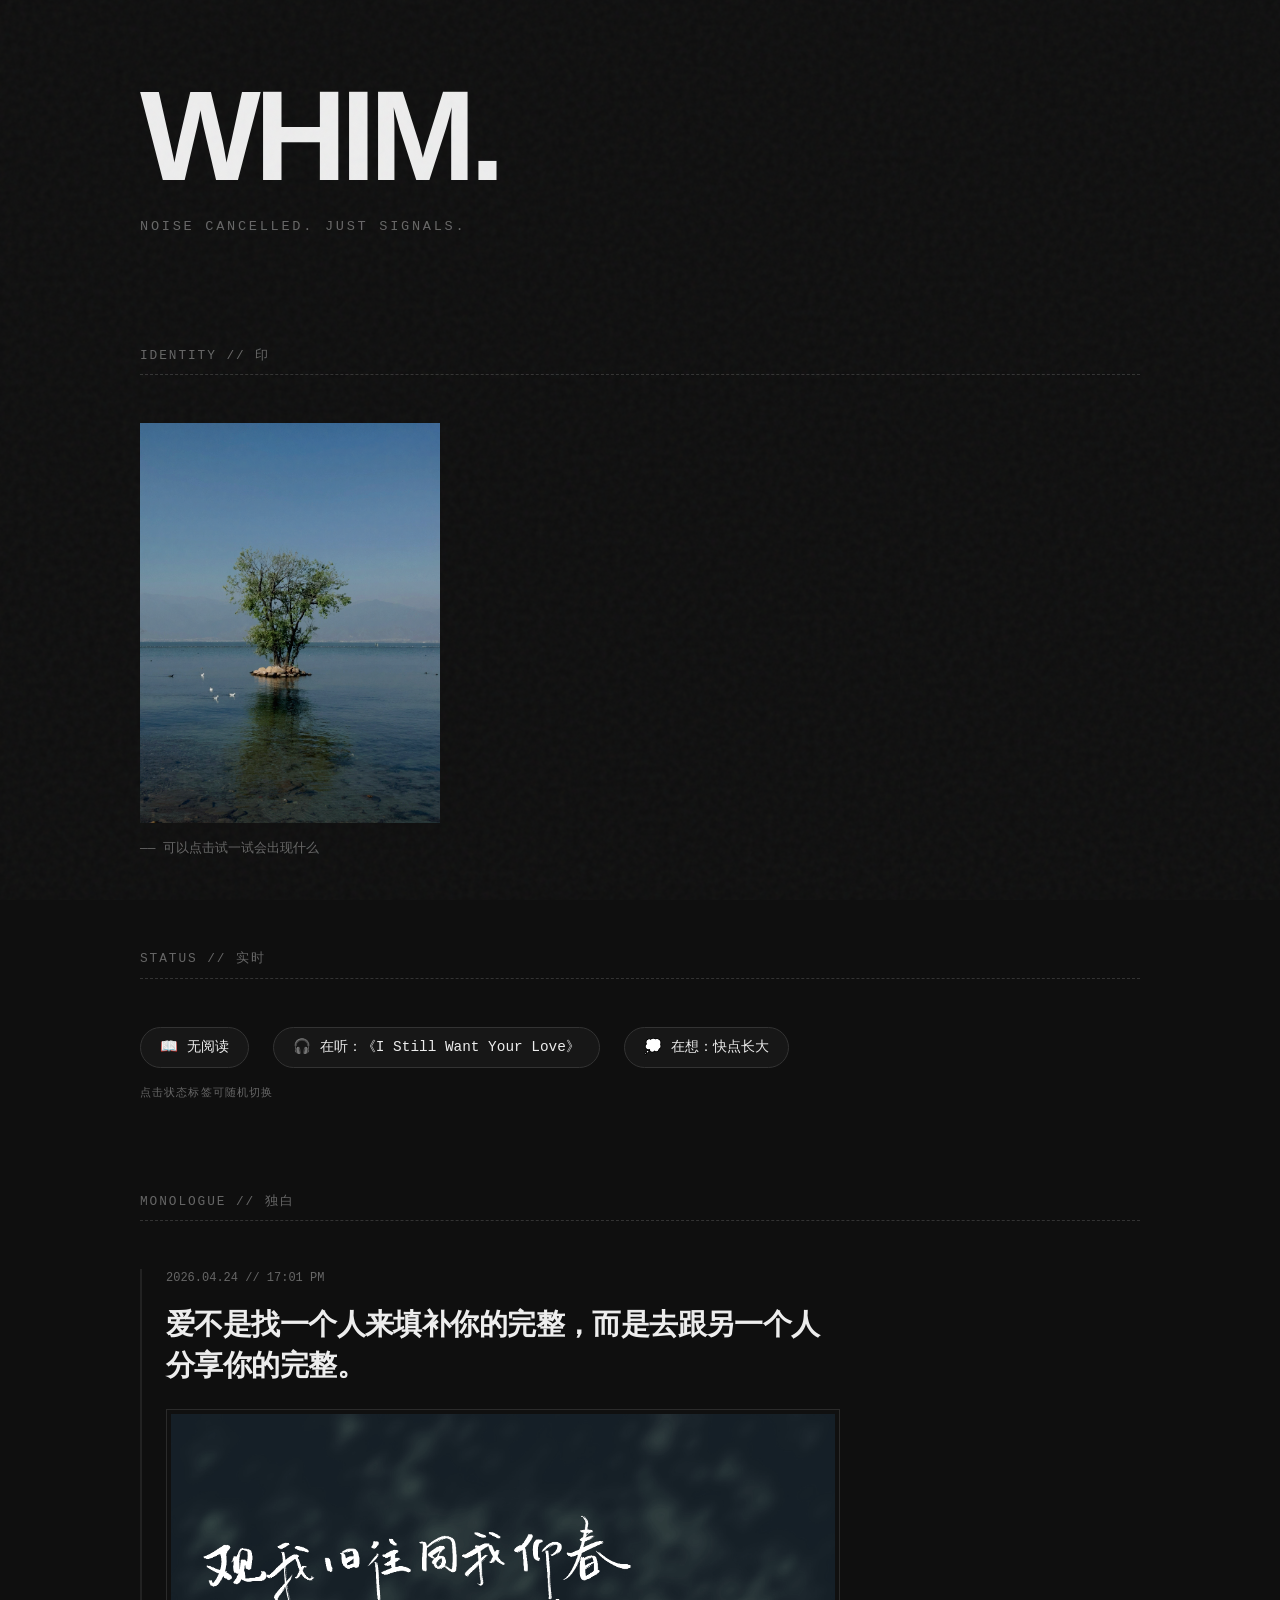
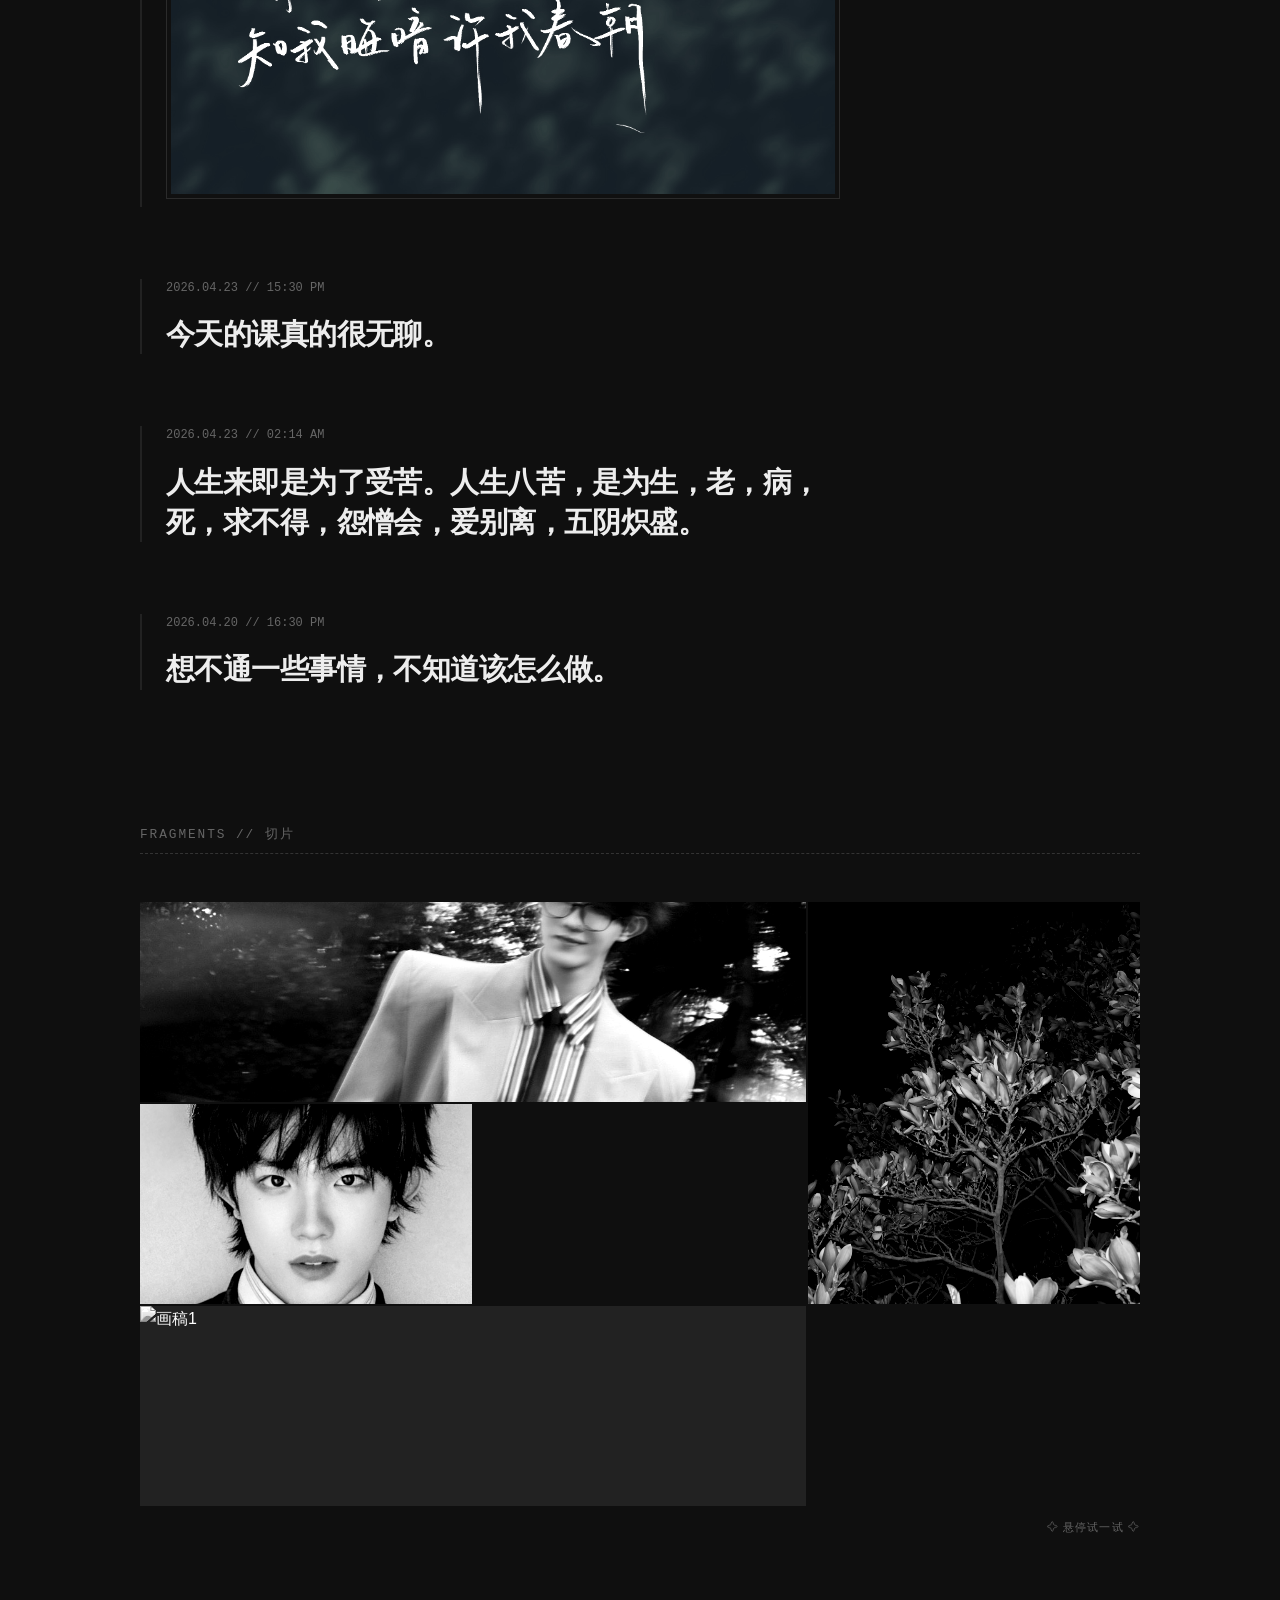
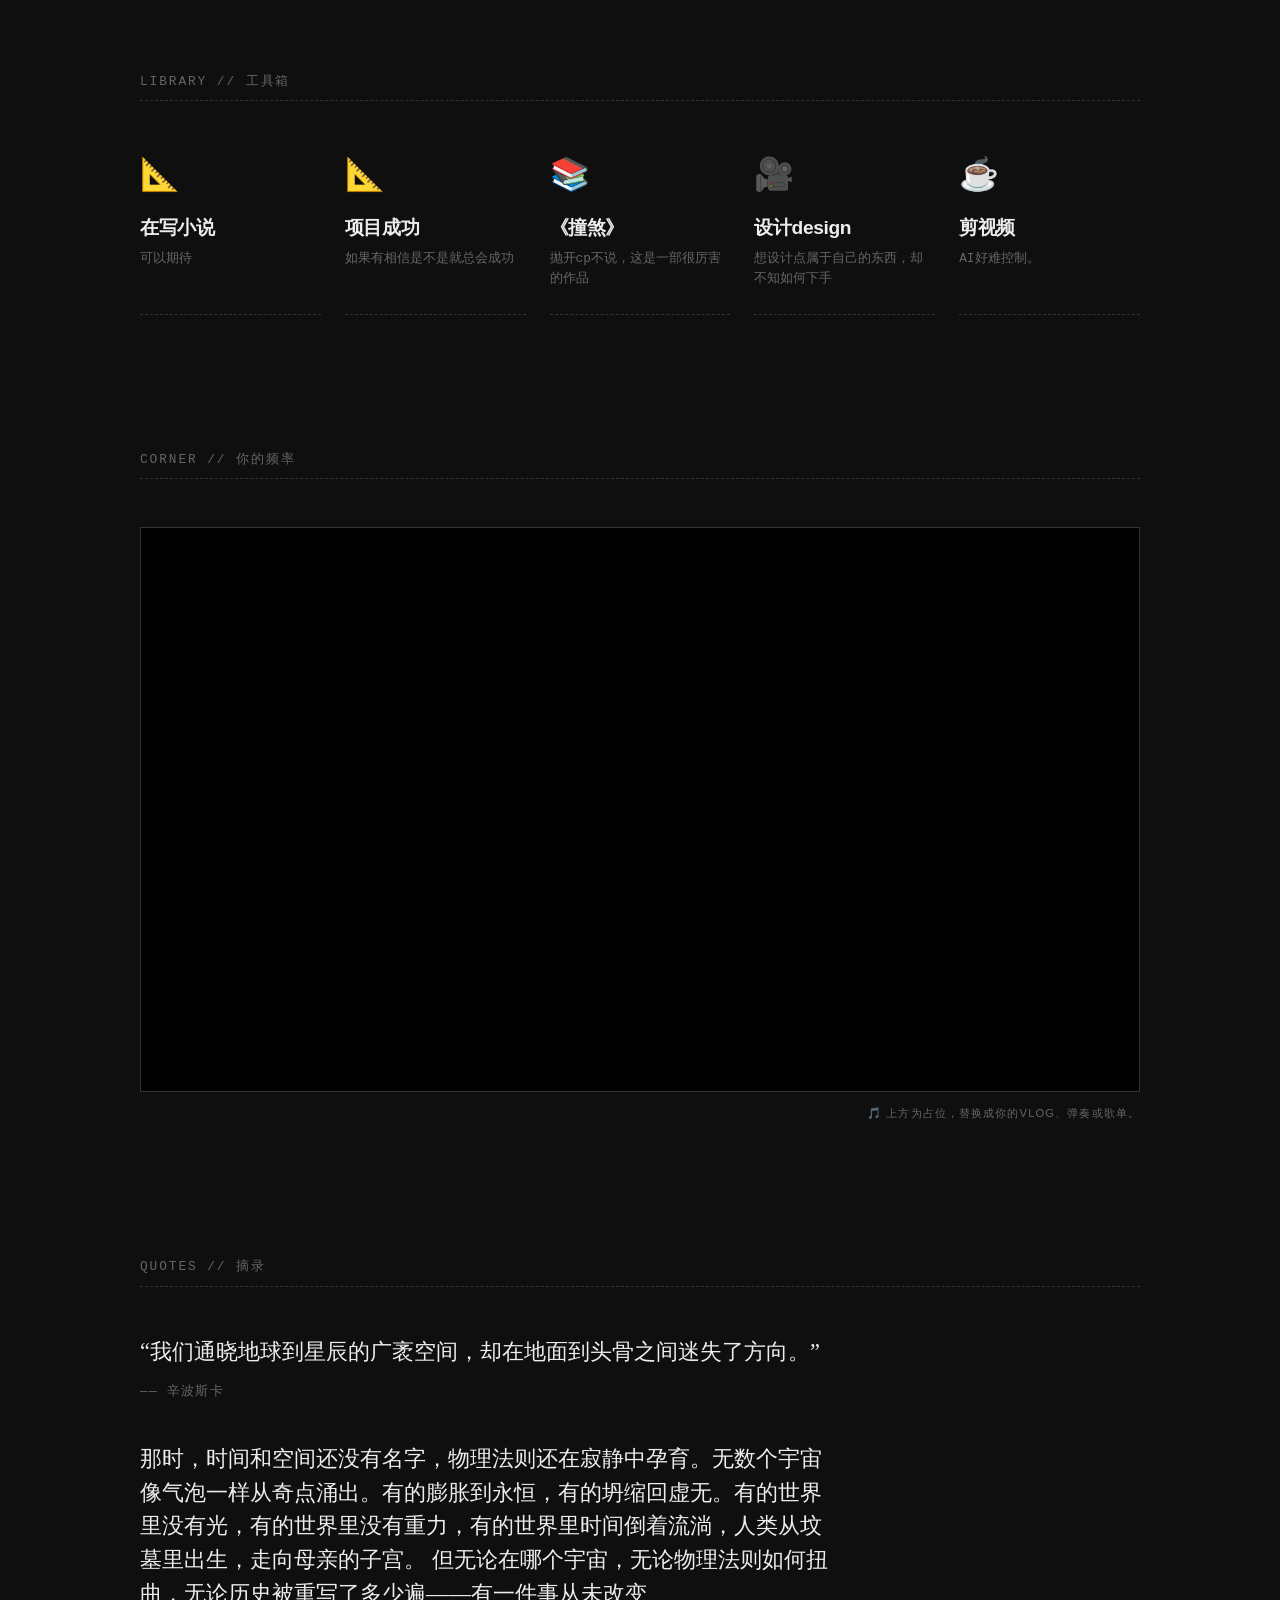
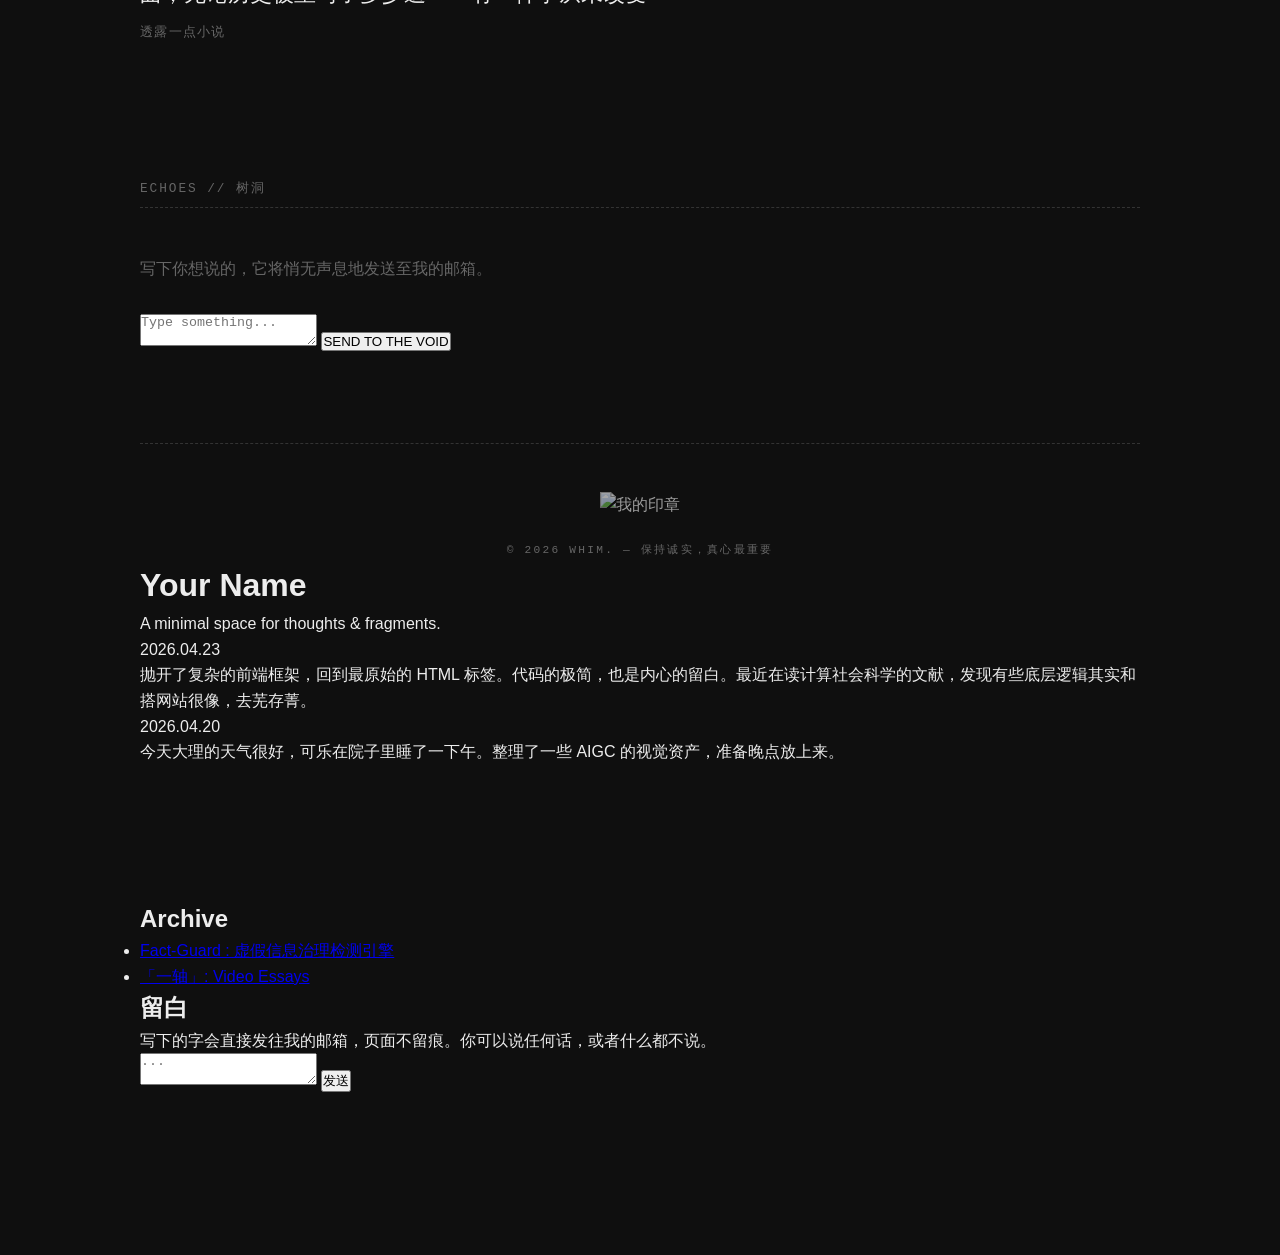
==== index.html @ 6bc4f328 "Update and rename web.html to index.html" ====
<!DOCTYPE html>
<html lang="zh-CN">
<head>
    <meta charset="UTF-8">
    <meta name="viewport" content="width=device-width, initial-scale=1.0">
    <title>你的名字 | 碎片与回音</title>
    <link rel="stylesheet" href="style.css">
</head>
<body><!DOCTYPE html>
<html lang="zh-CN">
<head>
  <meta charset="UTF-8">
  <meta name="viewport" content="width=device-width, initial-scale=1.0">
  <title>WHIM. </title>
  <link rel="stylesheet" href="style.css">
</head>
<body>

  <div class="noise-overlay"></div>

  <main>
    <!-- ************ HERO：标题与签名。标题可替换为你的手写字图片（见CSS注释） ************ -->
    <header class="hero">
      <h1 class="glitch-text" data-text="WHIM.">WHIM.</h1>
      <p class="hero-sub">NOISE CANCELLED. JUST SIGNALS.</p>
    </header>

    <!-- ************ ABOUT：个人标识区。用一张图代替千言万语 ************ -->
    <section class="about">
      <h2 class="section-label">IDENTITY // 印</h2>
      <div class="identity-mark">
        <!-- ************ 替换为你的个人标识图片：手写签名/头像/印章 ************ -->
        <img src="image/my_signature.png" alt="我的标识" class="signature-img">
        <p class="identity-caption">—— 可以点击试一试会出现什么</p>
      </div>
    </section>

    <!-- ************ STATUS：实时状态（点击可切换） ************ -->
    <section class="status">
      <h2 class="section-label">STATUS // 实时</h2>
      <div class="status-bar">
        <span class="status-chip" id="readingStatus">📖 无阅读</span>
        <span class="status-chip" id="listeningStatus">🎧 在听：《I Still Want Your Love》</span>
        <span class="status-chip" id="thinkingStatus">💭 在想：快点长大</span>
      </div>
      <p class="status-hint">点击状态标签可随机切换</p>
    </section>

    <!-- ************ MONOLOGUE：碎碎念 / 想法流（每条可插入手绘插图） ************ -->
    <section class="monologue">
      <h2 class="section-label">MONOLOGUE // 独白</h2>

      <article class="thought-block">
        <time>2026.04.24 // 17:01 PM</time>
        <p>爱不是找一个人来填补你的完整，而是去跟另一个人分享你的完整。</p>
        <!-- ************ 替换为你的手绘插图或随手拍 ************ -->
        <figure class="thought-illo">
          <img src="image/img-0424.jpg" alt="随手摘抄">
        </figure>
      </article>
      
      <!-- 日志条目 1 ———— 包含图片插入位 -->
      <article class="thought-block">
        <time>2026.04.23 // 15:30 PM</time>
        <p>今天的课真的很无聊。</p>
        <!-- ************ 替换为你的手绘插图或随手拍 ************ -->
      </article>

      <!-- 日志条目 2 ———— 纯文字示例，可按需添加图片 -->
      <article class="thought-block">
        <time>2026.04.23 // 02:14 AM</time>
        <p>人生来即是为了受苦。人生八苦，是为生，老，病，死，求不得，怨憎会，爱别离，五阴炽盛。</p>
      </article>

      <!-- 日志条目 3 ———— 包含图片插入位 -->
      <article class="thought-block">
        <time>2026.04.20 // 16:30 PM</time>
        <p>想不通一些事情，不知道该怎么做。</p>
      </article>

      <!-- ************ 复制上面的 thought-block 可增加更多日志 ************ -->
    </section>

    <!-- ************ VISIONS：视觉切片 / 个人摄影/画稿网格 ************ -->
    <section class="visions">
      <h2 class="section-label">FRAGMENTS // 切片</h2>
      <div class="masonry-grid">
        <!-- ************ 替换每一张图片的 src 为你自己的摄影或画稿 ************ -->
        <div class="vision-item wide"><img src="image/IMG_4135.JPG" alt="信号1"></div>
        <div class="vision-item tall"><img src="image/IMG_6500.JPG" alt="摄影1"></div>
        <div class="vision-item"><img src="image/IMG_6954.JPG" alt="信号2"></div>
        <div class="vision-item wide"><img src="image/IMG_6734.JPGg" alt="画稿1"></div>
        <!-- ************ 可继续添加更多 .vision-item，支持 .wide 和 .tall 类 ************ -->
      </div>
      <p class="grid-hint">✧ 悬停试一试 ✧</p>
    </section>

    <!-- ************ LIBRARY：工具箱 / 常用物（可选，无图片需求，可改文字） ************ -->
    <section class="library">
      <h2 class="section-label">LIBRARY // 工具箱</h2>
      <div class="library-grid">
        <div class="lib-card">
          <div class="lib-icon">📐</div>
          <h3>在写小说</h3>
          <p>可以期待</p>
        </div>
        <div class="lib-card">
          <div class="lib-icon">📐</div>
          <h3>项目成功</h3>
          <p>如果有相信是不是就总会成功</p>
        </div>
        <div class="lib-card">
          <div class="lib-icon">📚</div>
          <h3>《撞煞》</h3>
          <p>抛开cp不说，这是一部很厉害的作品</p>
        </div>
        <div class="lib-card">
          <div class="lib-icon">🎥</div>
          <h3>设计design</h3>
          <p>想设计点属于自己的东西，却不知如何下手</p>
        </div>
        <div class="lib-card">
          <div class="lib-icon">☕</div>
          <h3>剪视频</h3>
          <p>AI好难控制。</p>
        </div>
      </div>
    </section>

    <!-- ************ SOUND CORNER：你的声音/音乐嵌入 ************ -->
    <section class="sound-corner">
      <h2 class="section-label">CORNER // 你的频率</h2>
      <div class="embed-container">
        <!-- ************ 替换为你自己的嵌入代码（B站/网易云/个人录音等） ************ -->
        <iframe 
          src="https://player.bilibili.com/player.html?bvid=BV1GJ411x7h7&page=1&high_quality=1" 
          allowfullscreen 
          loading="lazy">
        </iframe>
      </div>
      <p class="embed-hint">🎵 上方为占位，替换成你的vlog、弹奏或歌单。</p>
    </section>

    <!-- ************ QUOTES：摘录墙。可以放你手写句子的扫描图 ************ -->
    <section class="quotes">
      <h2 class="section-label">QUOTES // 摘录</h2>
      <div class="quote-block">
        <!-- ************ 如果想用图片代替文字，取消下面注释并替换图片路径 ************ -->
        <!-- <img src="images/quote-handwrite-1.png" alt="手写摘录" class="quote-img"> -->
        <p>“我们通晓地球到星辰的广袤空间，却在地面到头骨之间迷失了方向。”</p>
        <span class="quote-source">—— 辛波斯卡</span>
      </div>
      <div class="quote-block">
        <p>那时，时间和空间还没有名字，物理法则还在寂静中孕育。无数个宇宙像气泡一样从奇点涌出。有的膨胀到永恒，有的坍缩回虚无。有的世界里没有光，有的世界里没有重力，有的世界里时间倒着流淌，人类从坟墓里出生，走向母亲的子宫。
但无论在哪个宇宙，无论物理法则如何扭曲，无论历史被重写了多少遍——有一件事从未改变</p>
        <span class="quote-source">透露一点小说</span>
      </div>
    </section>

    <!-- ************ LOG：更新日志（文字为主） ************ -->
   

    <!-- ************ ECHOES：树洞表单 ************ -->
    <section class="treehole">
      <h2 class="section-label">ECHOES // 树洞</h2>
      <p class="treehole-hint">写下你想说的，它将悄无声息地发送至我的邮箱。</p>
      <!-- ⚠️ 重要：替换 YOUR_FORM_ID 为 Formspree 给你的真实 ID -->
      <form action="https://formsubmit.co/17308115131@163.com" method="POST">
        <textarea name="message" placeholder="Type something..." required></textarea>
        <button type="submit">SEND TO THE VOID</button>
      </form>
    </section>

    <!-- ************ FOOTER：页脚 + 个人印章图片 ************ -->
    <footer>
      <!-- ************ 替换为你的个人印章/手绘logo图片 ************ -->
      <div class="footer-stamp">
        <img src="images/my-stamp.png" alt="我的印章">
      </div>
      <p class="footer-text">© 2026 WHIM. — 保持诚实，真心最重要</p>
    </footer>
  </main>

  <!-- ************ 交互脚本：彩蛋 + 状态切换 + 签名图点击彩蛋 ************ -->
  <script>
    (function() {
      // ---------- 彩蛋：点击空白处浮现短句 ----------
      const hiddenThoughts = [
        "Keep breathing.", "我在啊", "有不开心吗", "可以和我讲讲",
        "一切都在改变。", "Read more, compute less.", "真心最重要", "来找我玩",
        "去喝杯咖啡吧。", "陪我玩陪我玩", "有在想我吗", "// 404 NOT FOUND", "别想太多。"
      ];
      document.addEventListener('click', function(e) {
        if (['A', 'BUTTON', 'IMG', 'TEXTAREA', 'INPUT', 'IFRAME'].includes(e.target.tagName)) return;
        const textNode = document.createElement('span');
        textNode.className = 'floating-thought';
        textNode.textContent = hiddenThoughts[Math.floor(Math.random() * hiddenThoughts.length)];
        textNode.style.left = e.pageX + 'px';
        textNode.style.top = e.pageY + 'px';
        document.body.appendChild(textNode);
        setTimeout(() => textNode.remove(), 4000);
      });

      // ---------- 状态标签随机切换 ----------
      const readingItems = ['📖 在读：《夜晚的潜水艇》', '📖 在读：《 》', '📖 在读：《爱》', '📖 在读：一堆论文'];
      const listeningItems = ['🎧 在听：《再回首》', '🎧 在听：《雪崩》', '🎧 在听：《who knows》', '🎧 在听：一些日语歌'];
      const thinkingItems = ['💭 在想：今天晚饭吃什么', '💭 在想：多就睡觉', '💭 在想：如何保持专注', '💭 在想：好想见到你啊'];
      function setupStatusChip(elementId, itemsArray) {
        const el = document.getElementById(elementId);
        if (!el) return;
        let index = 0;
        el.addEventListener('click', function() {
          index = (index + 1) % itemsArray.length;
          el.textContent = itemsArray[index];
        });
      }
      setupStatusChip('readingStatus', readingItems);
      setupStatusChip('listeningStatus', listeningItems);
      setupStatusChip('thinkingStatus', thinkingItems);

      // ---------- 彩蛋：点击个人标识图片随机切换 alt 文本（或显示提示） ----------
      const sigImg = document.querySelector('.signature-img');
      const sigCaption = document.querySelector('.identity-caption');
      const altMessages = ['be unique。', '手写的温度。', '独一无二。', '你好呀。', '画押。'];
      if (sigImg) {
        sigImg.addEventListener('click', function() {
          const randomMsg = altMessages[Math.floor(Math.random() * altMessages.length)];
          if (sigCaption) sigCaption.textContent = `—— ${randomMsg}`;
          // 也可以弹出一个短暂的 toast，但这里直接更新说明文字
        });
      }

    })();
  </script>
</body>
</html>
    <main>
        <header>
            <h1>Your Name</h1>
            <p class="subtitle">A minimal space for thoughts & fragments.</p>
        </header>

        <section class="monologue">
            <article>
                <time>2026.04.23</time>
                <p>抛开了复杂的前端框架，回到最原始的 HTML 标签。代码的极简，也是内心的留白。最近在读计算社会科学的文献，发现有些底层逻辑其实和搭网站很像，去芜存菁。</p>
            </article>
            <article>
                <time>2026.04.20</time>
                <p>今天大理的天气很好，可乐在院子里睡了一下午。整理了一些 AIGC 的视觉资产，准备晚点放上来。</p>
            </article>
        </section>

        <section class="archive">
            <h2>Archive</h2>
            <ul>
                <li><a href="#" target="_blank">Fact-Guard : 虚假信息治理检测引擎</a></li>
                <li><a href="#" target="_blank">「一轴」: Video Essays</a></li>
            </ul>
        </section>

        <section class="treehole">
            <h2>留白</h2>
            <p class="hint">写下的字会直接发往我的邮箱，页面不留痕。你可以说任何话，或者什么都不说。</p>
            
            <form action="https://formspree.io/f/你的专属后缀" method="POST">
                <textarea name="message" placeholder="..." required></textarea>
                <input type="hidden" name="_next" value="https://你的用户名.github.io">
                <button type="submit">发送</button>
            </form>
        </section>
    </main>
</body>
</html>
---- style.css ----
/* ===== 先锋极简 · 粗野主义 × 手作印记 ===== */
:root {
  --bg-color: #0f0f0f;
  --text-main: #ededed;
  --text-muted: #666666;
  --accent: #d83a27;
  --border-style: 1px dashed #333; /* 手绘虚线感 */
}

* {
  box-sizing: border-box;
  margin: 0;
  padding: 0;
  cursor: crosshair;
}

body {
  background-color: var(--bg-color);
  color: var(--text-main);
  font-family: "Helvetica Neue", Helvetica, Arial, "PingFang SC", "Hiragino Sans GB", "Microsoft YaHei", sans-serif;
  line-height: 1.6;
  padding: 8vh 6vw;
  overflow-x: hidden;
}

::selection {
  background: var(--text-main);
  color: var(--bg-color);
}

/* 胶片噪点层 */
.noise-overlay {
  position: fixed;
  top: 0; left: 0; width: 100vw; height: 100vh;
  pointer-events: none;
  z-index: 9999;
  opacity: 0.04;
  background-image: url("data:image/svg+xml,%3Csvg viewBox='0 0 200 200' xmlns='http://www.w3.org/2000/svg'%3E%3Cfilter id='noiseFilter'%3E%3CfeTurbulence type='fractalNoise' baseFrequency='0.65' numOctaves='3' stitchTiles='stitch'/%3E%3C/filter%3E%3Crect width='100%25' height='100%25' filter='url(%23noiseFilter)'/%3E%3C/svg%3E");
}

main {
  max-width: 1000px;
  margin: 0 auto;
}

/* ----- Hero Section ----- */
.hero {
  margin-bottom: 12vh;
}
.hero h1 {
  font-size: clamp(4rem, 10vw, 8rem);
  font-weight: 900;
  letter-spacing: -0.05em;
  line-height: 1;
  text-transform: uppercase;
  margin-bottom: 1rem;
  /* 如果想用图片代替文字，可注释掉 h1，在 hero 内插入 img */
}
.hero-sub {
  font-family: "Courier New", Courier, monospace;
  font-size: 0.85rem;
  color: var(--text-muted);
  letter-spacing: 0.2em;
}

/* ----- 通用小标题 ----- */
.section-label {
  font-family: "Courier New", Courier, monospace;
  font-size: 0.8rem;
  font-weight: 400;
  text-transform: uppercase;
  letter-spacing: 0.15em;
  color: var(--text-muted);
  border-bottom: var(--border-style);
  padding-bottom: 0.5rem;
  margin-bottom: 3rem;
}

/* ----- ABOUT 个人标识区 ----- */
.about {
  margin-bottom: 10vh;
}
.identity-mark {
  display: flex;
  flex-direction: column;
  align-items: flex-start;
  gap: 1rem;
}
.signature-img {
  max-width: 300px;
  height: auto;
  border: none;
  filter: contrast(1.2);
  opacity: 0.9;
  transition: opacity 0.3s;
  cursor: pointer;
}
.signature-img:hover {
  opacity: 1;
}
.identity-caption {
  font-family: "Courier New", Courier, monospace;
  color: var(--text-muted);
  font-size: 0.8rem;
}

/* ----- STATUS 状态条 ----- */
.status {
  margin-bottom: 10vh;
}
.status-bar {
  display: flex;
  flex-wrap: wrap;
  gap: 1.5rem;
  margin-bottom: 1rem;
}
.status-chip {
  font-family: "Courier New", Courier, monospace;
  font-size: 0.9rem;
  color: var(--text-main);
  background: rgba(255,255,255,0.03);
  padding: 0.5rem 1.2rem;
  border-radius: 30px;
  border: 1px solid #333;
  cursor: pointer;
  transition: border-color 0.2s, background 0.2s;
}
.status-chip:hover {
  border-color: var(--accent);
  background: rgba(216,58,39,0.05);
}
.status-hint {
  font-size: 0.7rem;
  color: var(--text-muted);
  text-transform: uppercase;
  letter-spacing: 0.1em;
}

/* ----- MONOLOGUE 想法流 ----- */
.monologue {
  margin-bottom: 15vh;
}
.thought-block {
  margin-bottom: 4.5rem;
  max-width: 700px;
  border-left: 2px solid #222;
  padding-left: 1.5rem;
}
.thought-block time {
  display: block;
  font-family: "Courier New", Courier, monospace;
  font-size: 0.75rem;
  color: var(--text-muted);
  margin-bottom: 1rem;
}
.thought-block p {
  font-size: clamp(1.2rem, 3vw, 1.8rem);
  font-weight: 600;
  line-height: 1.4;
  letter-spacing: -0.02em;
  margin-bottom: 1.5rem;
}
/* 日志内嵌插图 */
.thought-illo {
  margin: 1.5rem 0 0.5rem;
}
.thought-illo img {
  max-width: 100%;
  height: auto;
  border: 1px solid #333;
  padding: 4px;
  background: #1a1a1a;
  filter: grayscale(0.8) contrast(1.1);
  transition: filter 0.3s;
}
.thought-illo img:hover {
  filter: grayscale(0) contrast(1);
}

/* ----- VISIONS 视觉切片网格 ----- */
.visions {
  margin-bottom: 15vh;
}
.masonry-grid {
  display: grid;
  grid-template-columns: repeat(auto-fit, minmax(250px, 1fr));
  grid-auto-rows: 200px;
  gap: 2px;
  grid-auto-flow: dense;
}
.vision-item {
  position: relative;
  overflow: hidden;
  background: #222;
  border: 0px solid transparent; /* 保证边缘整齐 */
}
.vision-item.wide { grid-column: span 2; }
.vision-item.tall { grid-row: span 2; }
.vision-item img {
  width: 100%;
  height: 100%;
  object-fit: cover;
  display: block;
  filter: grayscale(100%) contrast(120%);
  transition: filter 0.5s ease, transform 0.5s ease;
  border: 0;
}
.vision-item:hover img {
  filter: grayscale(0%) contrast(100%);
  transform: scale(1.02);
}
.grid-hint {
  text-align: right;
  font-size: 0.7rem;
  color: var(--text-muted);
  margin-top: 0.8rem;
  text-transform: uppercase;
  letter-spacing: 0.1em;
}

/* ----- LIBRARY 工具箱 ----- */
.library {
  margin-bottom: 15vh;
}
.library-grid {
  display: grid;
  grid-template-columns: repeat(auto-fill, minmax(180px, 1fr));
  gap: 2rem 1.5rem;
}
.lib-card {
  border-bottom: var(--border-style);
  padding-bottom: 1.5rem;
  transition: border-color 0.2s;
}
.lib-card:hover {
  border-bottom-color: var(--accent);
}
.lib-icon {
  font-size: 2rem;
  margin-bottom: 0.8rem;
}
.lib-card h3 {
  font-size: 1.2rem;
  font-weight: 600;
  margin-bottom: 0.3rem;
  letter-spacing: -0.02em;
}
.lib-card p {
  color: var(--text-muted);
  font-size: 0.8rem;
  font-family: "Courier New", Courier, monospace;
}

/* ----- SOUND CORNER 音频嵌入 ----- */
.sound-corner {
  margin-bottom: 15vh;
}
.embed-container {
  position: relative;
  padding-bottom: 56.25%;
  height: 0;
  overflow: hidden;
  border: 1px solid #333;
  background: #000;
  margin-bottom: 0.8rem;
}
.embed-container iframe {
  position: absolute;
  top: 0; left: 0;
  width: 100%; height: 100%;
  border: 0;
}
.embed-hint {
  font-size: 0.7rem;
  color: var(--text-muted);
  text-transform: uppercase;
  letter-spacing: 0.1em;
  text-align: right;
}

/* ----- QUOTES 摘录墙 ----- */
.quotes {
  margin-bottom: 15vh;
}
.quote-block {
  margin-bottom: 2.5rem;
  max-width: 700px;
}
.quote-block p {
  font-size: 1.4rem;
  font-weight: 400;
  line-height: 1.5;
  margin-bottom: 0.5rem;
  font-family: "Times New Roman", "Songti SC", "KaiTi", serif; /* 中文衬线，更有书卷气 */
}
.quote-source {
  font-family: "Courier New", Courier, monospace;
  font-size: 0.8rem;
  color: var(--text-muted);
  text-transform: uppercase;
  letter-spacing: 0.1em;
}
.quote-img {
  max-width: 100%;
  height: auto;
  margin-bottom: 1rem;
  border: 1px solid #333;
  padding: 2px;
}

/* ----- LOG 更新日志 ----- */
.log {
  margin-bottom: 15vh;
}
.log-list {
  list-style: none;
}
.log-list li {
  font-family: "Courier New", Courier, monospace;
  font-size: 0.9rem;
  color: var(--text-main);
  padding: 0.8rem 0;
  border-bottom: 1px solid #222;
  display: flex;
  flex-wrap: wrap;
}
.log-date {
  color: var(--accent);
  margin-right: 2rem;
  min-width: 90px;
}

/* ----- 树洞表单 ----- */
.treehole {
  margin-bottom: 10vh;
}
.treehole-hint {
  font-size: 1rem;
  margin-bottom: 2rem;
  color: var(--text-muted);
}
.minimal-form textarea {
  width: 100%;
  height: 150px;
  background: transparent;
  border: none;
  border-bottom: 2px solid #333;
  color: var(--text-main);
  font-size: 1.5rem;
  font-family: inherit;
  resize: none;
  outline: none;
  padding: 10px 0;
  transition: border-color 0.3s ease;
}
.minimal-form textarea:focus {
  border-color: var(--text-main);
}
.minimal-form button {
  margin-top: 2rem;
  background: transparent;
  border: 1px solid var(--text-main);
  color: var(--text-main);
  padding: 15px 40px;
  font-family: "Courier New", Courier, monospace;
  font-size: 0.9rem;
  letter-spacing: 0.1em;
  transition: all 0.3s ease;
  cursor: pointer;
}
.minimal-form button:hover {
  background: var(--text-main);
  color: var(--bg-color);
}

/* ----- FOOTER 页脚 + 印章 ----- */
footer {
  margin-top: 8vh;
  text-align: center;
  border-top: var(--border-style);
  padding-top: 3rem;
}
.footer-stamp {
  margin-bottom: 1.5rem;
}
.footer-stamp img {
  max-width: 120px;
  height: auto;
  opacity: 0.7;
  transition: opacity 0.3s;
  filter: invert(0.1); /* 略微调整，适合深色背景 */
}
.footer-stamp img:hover {
  opacity: 1;
}
.footer-text {
  font-family: "Courier New", Courier, monospace;
  font-size: 0.7rem;
  color: var(--text-muted);
  text-transform: uppercase;
  letter-spacing: 0.2em;
}

/* ----- 页面内浮现的彩蛋文字特效 ----- */
.floating-thought {
  position: absolute;
  font-family: "Courier New", "PingFang SC", monospace;
  font-size: 0.85rem;
  color: var(--accent);
  pointer-events: none;
  transform: translate(-50%, -50%);
  animation: floatFade 4s cubic-bezier(0.19, 1, 0.22, 1) forwards;
  z-index: 1000;
  white-space: nowrap;
}

@keyframes floatFade {
  0% { opacity: 0; transform: translate(-50%, -50%) scale(0.9); }
  10% { opacity: 1; transform: translate(-50%, -60%) scale(1); }
  80% { opacity: 0.8; }
  100% { opacity: 0; transform: translate(-50%, -100%) scale(0.95); }
}

/* 响应式微调 */
@media (max-width: 600px) {
  .vision-item.wide { grid-column: span 1; }
  .vision-item.tall { grid-row: span 1; }
  .status-bar { gap: 0.8rem; }
}
---- style.css ----
/* ===== 先锋极简 · 粗野主义 × 手作印记 ===== */
:root {
  --bg-color: #0f0f0f;
  --text-main: #ededed;
  --text-muted: #666666;
  --accent: #d83a27;
  --border-style: 1px dashed #333; /* 手绘虚线感 */
}

* {
  box-sizing: border-box;
  margin: 0;
  padding: 0;
  cursor: crosshair;
}

body {
  background-color: var(--bg-color);
  color: var(--text-main);
  font-family: "Helvetica Neue", Helvetica, Arial, "PingFang SC", "Hiragino Sans GB", "Microsoft YaHei", sans-serif;
  line-height: 1.6;
  padding: 8vh 6vw;
  overflow-x: hidden;
}

::selection {
  background: var(--text-main);
  color: var(--bg-color);
}

/* 胶片噪点层 */
.noise-overlay {
  position: fixed;
  top: 0; left: 0; width: 100vw; height: 100vh;
  pointer-events: none;
  z-index: 9999;
  opacity: 0.04;
  background-image: url("data:image/svg+xml,%3Csvg viewBox='0 0 200 200' xmlns='http://www.w3.org/2000/svg'%3E%3Cfilter id='noiseFilter'%3E%3CfeTurbulence type='fractalNoise' baseFrequency='0.65' numOctaves='3' stitchTiles='stitch'/%3E%3C/filter%3E%3Crect width='100%25' height='100%25' filter='url(%23noiseFilter)'/%3E%3C/svg%3E");
}

main {
  max-width: 1000px;
  margin: 0 auto;
}

/* ----- Hero Section ----- */
.hero {
  margin-bottom: 12vh;
}
.hero h1 {
  font-size: clamp(4rem, 10vw, 8rem);
  font-weight: 900;
  letter-spacing: -0.05em;
  line-height: 1;
  text-transform: uppercase;
  margin-bottom: 1rem;
  /* 如果想用图片代替文字，可注释掉 h1，在 hero 内插入 img */
}
.hero-sub {
  font-family: "Courier New", Courier, monospace;
  font-size: 0.85rem;
  color: var(--text-muted);
  letter-spacing: 0.2em;
}

/* ----- 通用小标题 ----- */
.section-label {
  font-family: "Courier New", Courier, monospace;
  font-size: 0.8rem;
  font-weight: 400;
  text-transform: uppercase;
  letter-spacing: 0.15em;
  color: var(--text-muted);
  border-bottom: var(--border-style);
  padding-bottom: 0.5rem;
  margin-bottom: 3rem;
}

/* ----- ABOUT 个人标识区 ----- */
.about {
  margin-bottom: 10vh;
}
.identity-mark {
  display: flex;
  flex-direction: column;
  align-items: flex-start;
  gap: 1rem;
}
.signature-img {
  max-width: 300px;
  height: auto;
  border: none;
  filter: contrast(1.2);
  opacity: 0.9;
  transition: opacity 0.3s;
  cursor: pointer;
}
.signature-img:hover {
  opacity: 1;
}
.identity-caption {
  font-family: "Courier New", Courier, monospace;
  color: var(--text-muted);
  font-size: 0.8rem;
}

/* ----- STATUS 状态条 ----- */
.status {
  margin-bottom: 10vh;
}
.status-bar {
  display: flex;
  flex-wrap: wrap;
  gap: 1.5rem;
  margin-bottom: 1rem;
}
.status-chip {
  font-family: "Courier New", Courier, monospace;
  font-size: 0.9rem;
  color: var(--text-main);
  background: rgba(255,255,255,0.03);
  padding: 0.5rem 1.2rem;
  border-radius: 30px;
  border: 1px solid #333;
  cursor: pointer;
  transition: border-color 0.2s, background 0.2s;
}
.status-chip:hover {
  border-color: var(--accent);
  background: rgba(216,58,39,0.05);
}
.status-hint {
  font-size: 0.7rem;
  color: var(--text-muted);
  text-transform: uppercase;
  letter-spacing: 0.1em;
}

/* ----- MONOLOGUE 想法流 ----- */
.monologue {
  margin-bottom: 15vh;
}
.thought-block {
  margin-bottom: 4.5rem;
  max-width: 700px;
  border-left: 2px solid #222;
  padding-left: 1.5rem;
}
.thought-block time {
  display: block;
  font-family: "Courier New", Courier, monospace;
  font-size: 0.75rem;
  color: var(--text-muted);
  margin-bottom: 1rem;
}
.thought-block p {
  font-size: clamp(1.2rem, 3vw, 1.8rem);
  font-weight: 600;
  line-height: 1.4;
  letter-spacing: -0.02em;
  margin-bottom: 1.5rem;
}
/* 日志内嵌插图 */
.thought-illo {
  margin: 1.5rem 0 0.5rem;
}
.thought-illo img {
  max-width: 100%;
  height: auto;
  border: 1px solid #333;
  padding: 4px;
  background: #1a1a1a;
  filter: grayscale(0.8) contrast(1.1);
  transition: filter 0.3s;
}
.thought-illo img:hover {
  filter: grayscale(0) contrast(1);
}

/* ----- VISIONS 视觉切片网格 ----- */
.visions {
  margin-bottom: 15vh;
}
.masonry-grid {
  display: grid;
  grid-template-columns: repeat(auto-fit, minmax(250px, 1fr));
  grid-auto-rows: 200px;
  gap: 2px;
  grid-auto-flow: dense;
}
.vision-item {
  position: relative;
  overflow: hidden;
  background: #222;
  border: 0px solid transparent; /* 保证边缘整齐 */
}
.vision-item.wide { grid-column: span 2; }
.vision-item.tall { grid-row: span 2; }
.vision-item img {
  width: 100%;
  height: 100%;
  object-fit: cover;
  display: block;
  filter: grayscale(100%) contrast(120%);
  transition: filter 0.5s ease, transform 0.5s ease;
  border: 0;
}
.vision-item:hover img {
  filter: grayscale(0%) contrast(100%);
  transform: scale(1.02);
}
.grid-hint {
  text-align: right;
  font-size: 0.7rem;
  color: var(--text-muted);
  margin-top: 0.8rem;
  text-transform: uppercase;
  letter-spacing: 0.1em;
}

/* ----- LIBRARY 工具箱 ----- */
.library {
  margin-bottom: 15vh;
}
.library-grid {
  display: grid;
  grid-template-columns: repeat(auto-fill, minmax(180px, 1fr));
  gap: 2rem 1.5rem;
}
.lib-card {
  border-bottom: var(--border-style);
  padding-bottom: 1.5rem;
  transition: border-color 0.2s;
}
.lib-card:hover {
  border-bottom-color: var(--accent);
}
.lib-icon {
  font-size: 2rem;
  margin-bottom: 0.8rem;
}
.lib-card h3 {
  font-size: 1.2rem;
  font-weight: 600;
  margin-bottom: 0.3rem;
  letter-spacing: -0.02em;
}
.lib-card p {
  color: var(--text-muted);
  font-size: 0.8rem;
  font-family: "Courier New", Courier, monospace;
}

/* ----- SOUND CORNER 音频嵌入 ----- */
.sound-corner {
  margin-bottom: 15vh;
}
.embed-container {
  position: relative;
  padding-bottom: 56.25%;
  height: 0;
  overflow: hidden;
  border: 1px solid #333;
  background: #000;
  margin-bottom: 0.8rem;
}
.embed-container iframe {
  position: absolute;
  top: 0; left: 0;
  width: 100%; height: 100%;
  border: 0;
}
.embed-hint {
  font-size: 0.7rem;
  color: var(--text-muted);
  text-transform: uppercase;
  letter-spacing: 0.1em;
  text-align: right;
}

/* ----- QUOTES 摘录墙 ----- */
.quotes {
  margin-bottom: 15vh;
}
.quote-block {
  margin-bottom: 2.5rem;
  max-width: 700px;
}
.quote-block p {
  font-size: 1.4rem;
  font-weight: 400;
  line-height: 1.5;
  margin-bottom: 0.5rem;
  font-family: "Times New Roman", "Songti SC", "KaiTi", serif; /* 中文衬线，更有书卷气 */
}
.quote-source {
  font-family: "Courier New", Courier, monospace;
  font-size: 0.8rem;
  color: var(--text-muted);
  text-transform: uppercase;
  letter-spacing: 0.1em;
}
.quote-img {
  max-width: 100%;
  height: auto;
  margin-bottom: 1rem;
  border: 1px solid #333;
  padding: 2px;
}

/* ----- LOG 更新日志 ----- */
.log {
  margin-bottom: 15vh;
}
.log-list {
  list-style: none;
}
.log-list li {
  font-family: "Courier New", Courier, monospace;
  font-size: 0.9rem;
  color: var(--text-main);
  padding: 0.8rem 0;
  border-bottom: 1px solid #222;
  display: flex;
  flex-wrap: wrap;
}
.log-date {
  color: var(--accent);
  margin-right: 2rem;
  min-width: 90px;
}

/* ----- 树洞表单 ----- */
.treehole {
  margin-bottom: 10vh;
}
.treehole-hint {
  font-size: 1rem;
  margin-bottom: 2rem;
  color: var(--text-muted);
}
.minimal-form textarea {
  width: 100%;
  height: 150px;
  background: transparent;
  border: none;
  border-bottom: 2px solid #333;
  color: var(--text-main);
  font-size: 1.5rem;
  font-family: inherit;
  resize: none;
  outline: none;
  padding: 10px 0;
  transition: border-color 0.3s ease;
}
.minimal-form textarea:focus {
  border-color: var(--text-main);
}
.minimal-form button {
  margin-top: 2rem;
  background: transparent;
  border: 1px solid var(--text-main);
  color: var(--text-main);
  padding: 15px 40px;
  font-family: "Courier New", Courier, monospace;
  font-size: 0.9rem;
  letter-spacing: 0.1em;
  transition: all 0.3s ease;
  cursor: pointer;
}
.minimal-form button:hover {
  background: var(--text-main);
  color: var(--bg-color);
}

/* ----- FOOTER 页脚 + 印章 ----- */
footer {
  margin-top: 8vh;
  text-align: center;
  border-top: var(--border-style);
  padding-top: 3rem;
}
.footer-stamp {
  margin-bottom: 1.5rem;
}
.footer-stamp img {
  max-width: 120px;
  height: auto;
  opacity: 0.7;
  transition: opacity 0.3s;
  filter: invert(0.1); /* 略微调整，适合深色背景 */
}
.footer-stamp img:hover {
  opacity: 1;
}
.footer-text {
  font-family: "Courier New", Courier, monospace;
  font-size: 0.7rem;
  color: var(--text-muted);
  text-transform: uppercase;
  letter-spacing: 0.2em;
}

/* ----- 页面内浮现的彩蛋文字特效 ----- */
.floating-thought {
  position: absolute;
  font-family: "Courier New", "PingFang SC", monospace;
  font-size: 0.85rem;
  color: var(--accent);
  pointer-events: none;
  transform: translate(-50%, -50%);
  animation: floatFade 4s cubic-bezier(0.19, 1, 0.22, 1) forwards;
  z-index: 1000;
  white-space: nowrap;
}

@keyframes floatFade {
  0% { opacity: 0; transform: translate(-50%, -50%) scale(0.9); }
  10% { opacity: 1; transform: translate(-50%, -60%) scale(1); }
  80% { opacity: 0.8; }
  100% { opacity: 0; transform: translate(-50%, -100%) scale(0.95); }
}

/* 响应式微调 */
@media (max-width: 600px) {
  .vision-item.wide { grid-column: span 1; }
  .vision-item.tall { grid-row: span 1; }
  .status-bar { gap: 0.8rem; }
}
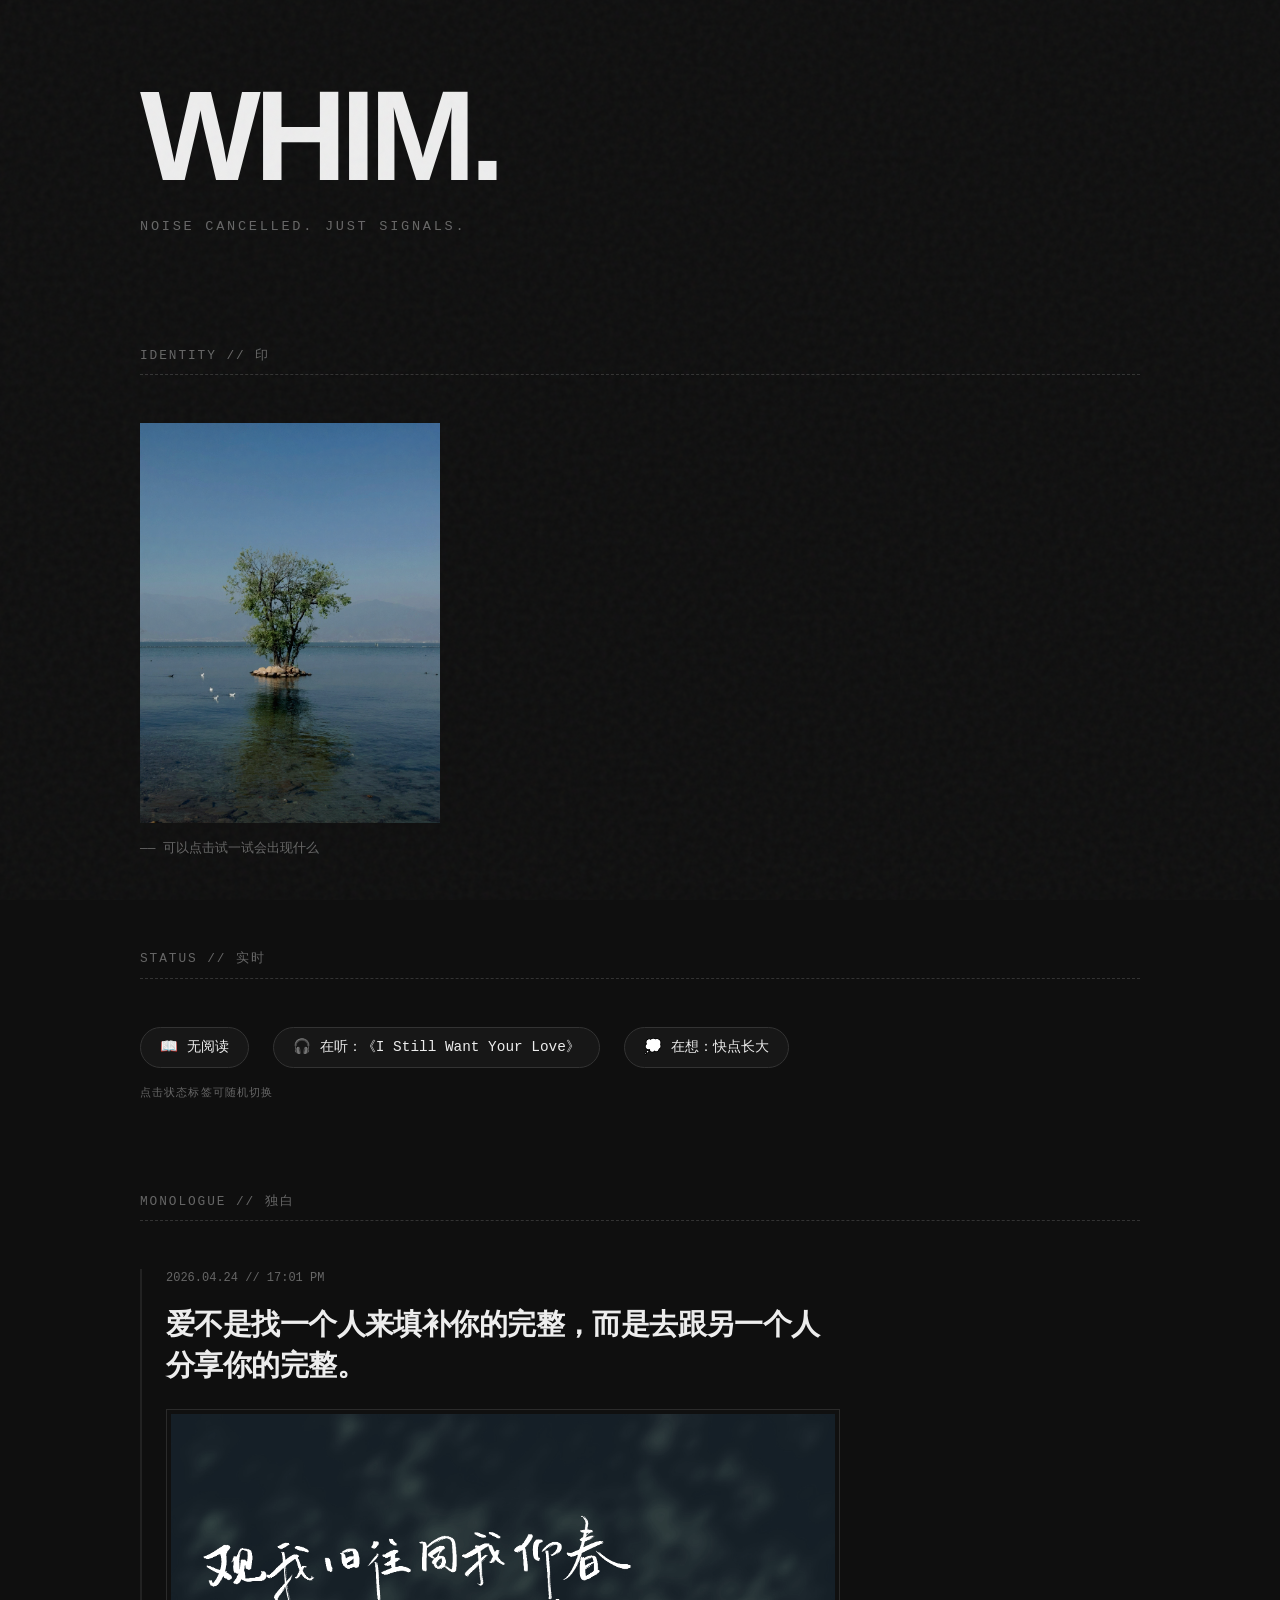
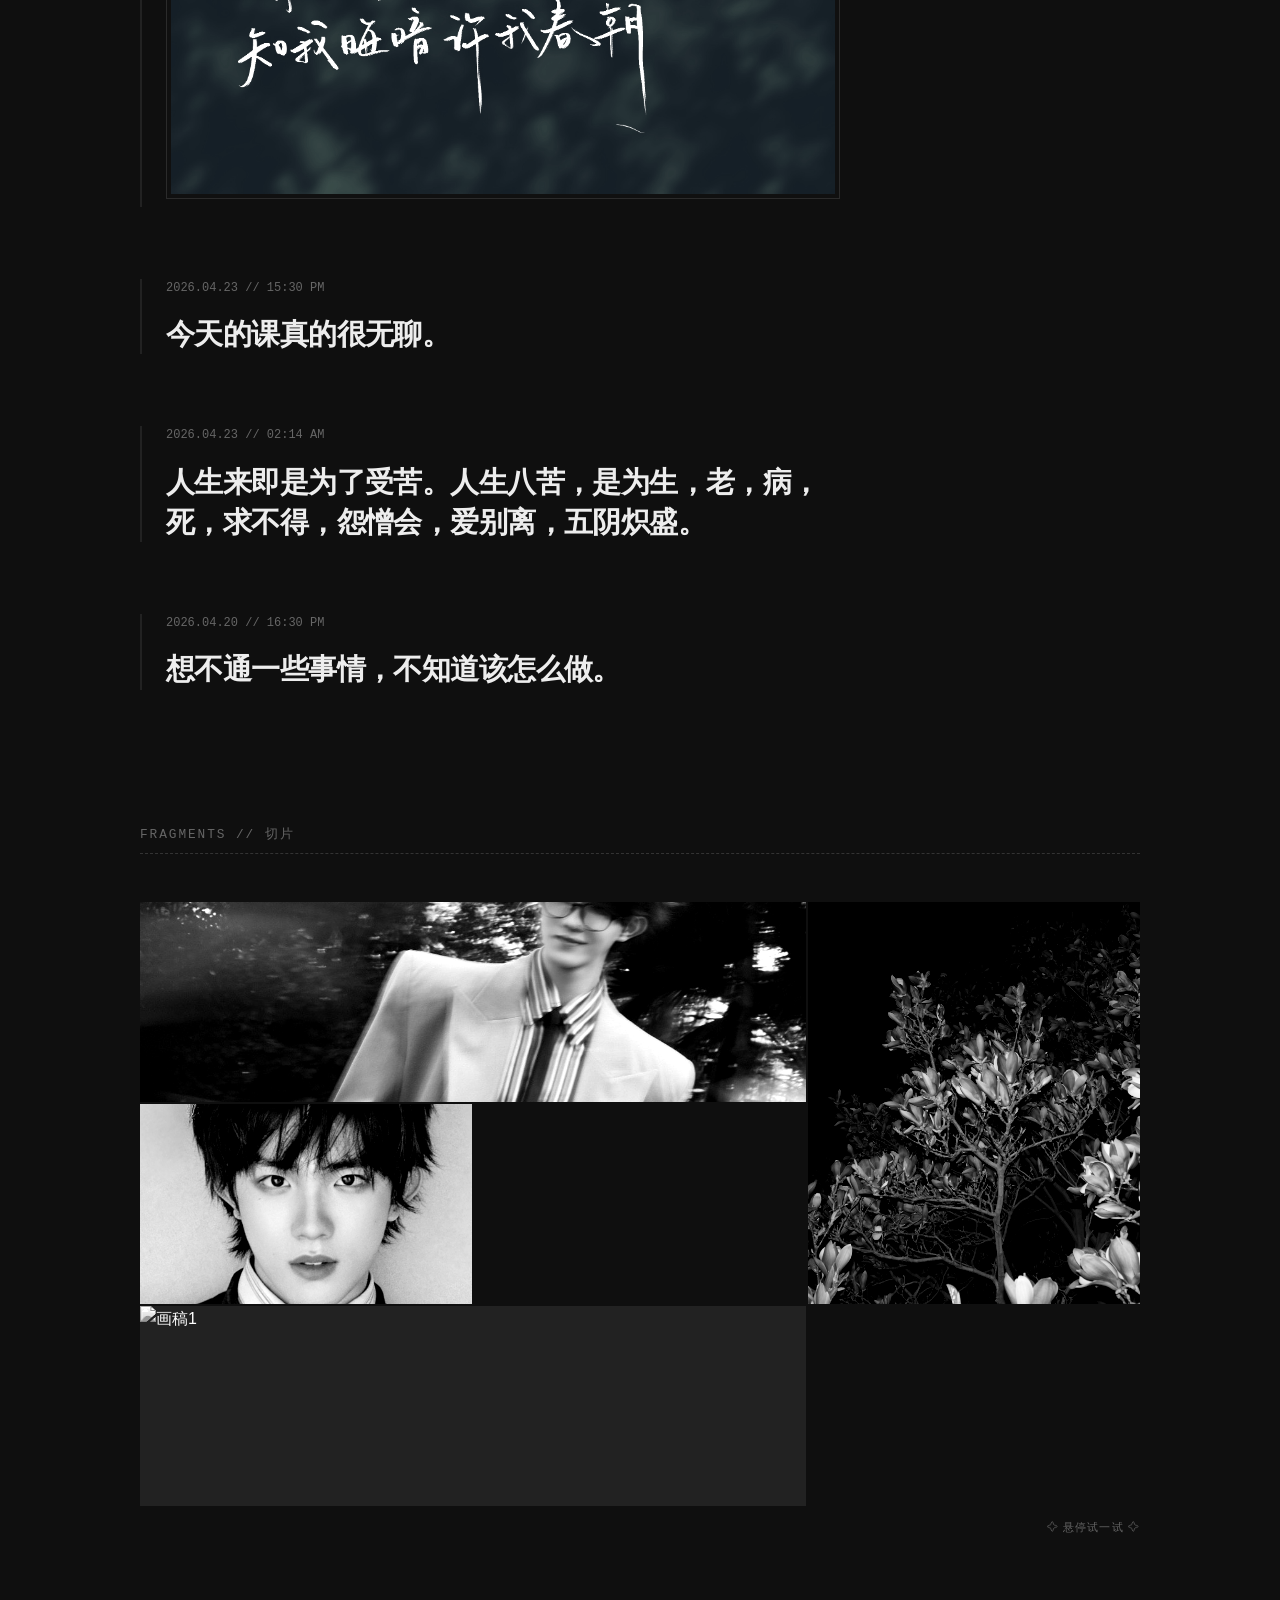
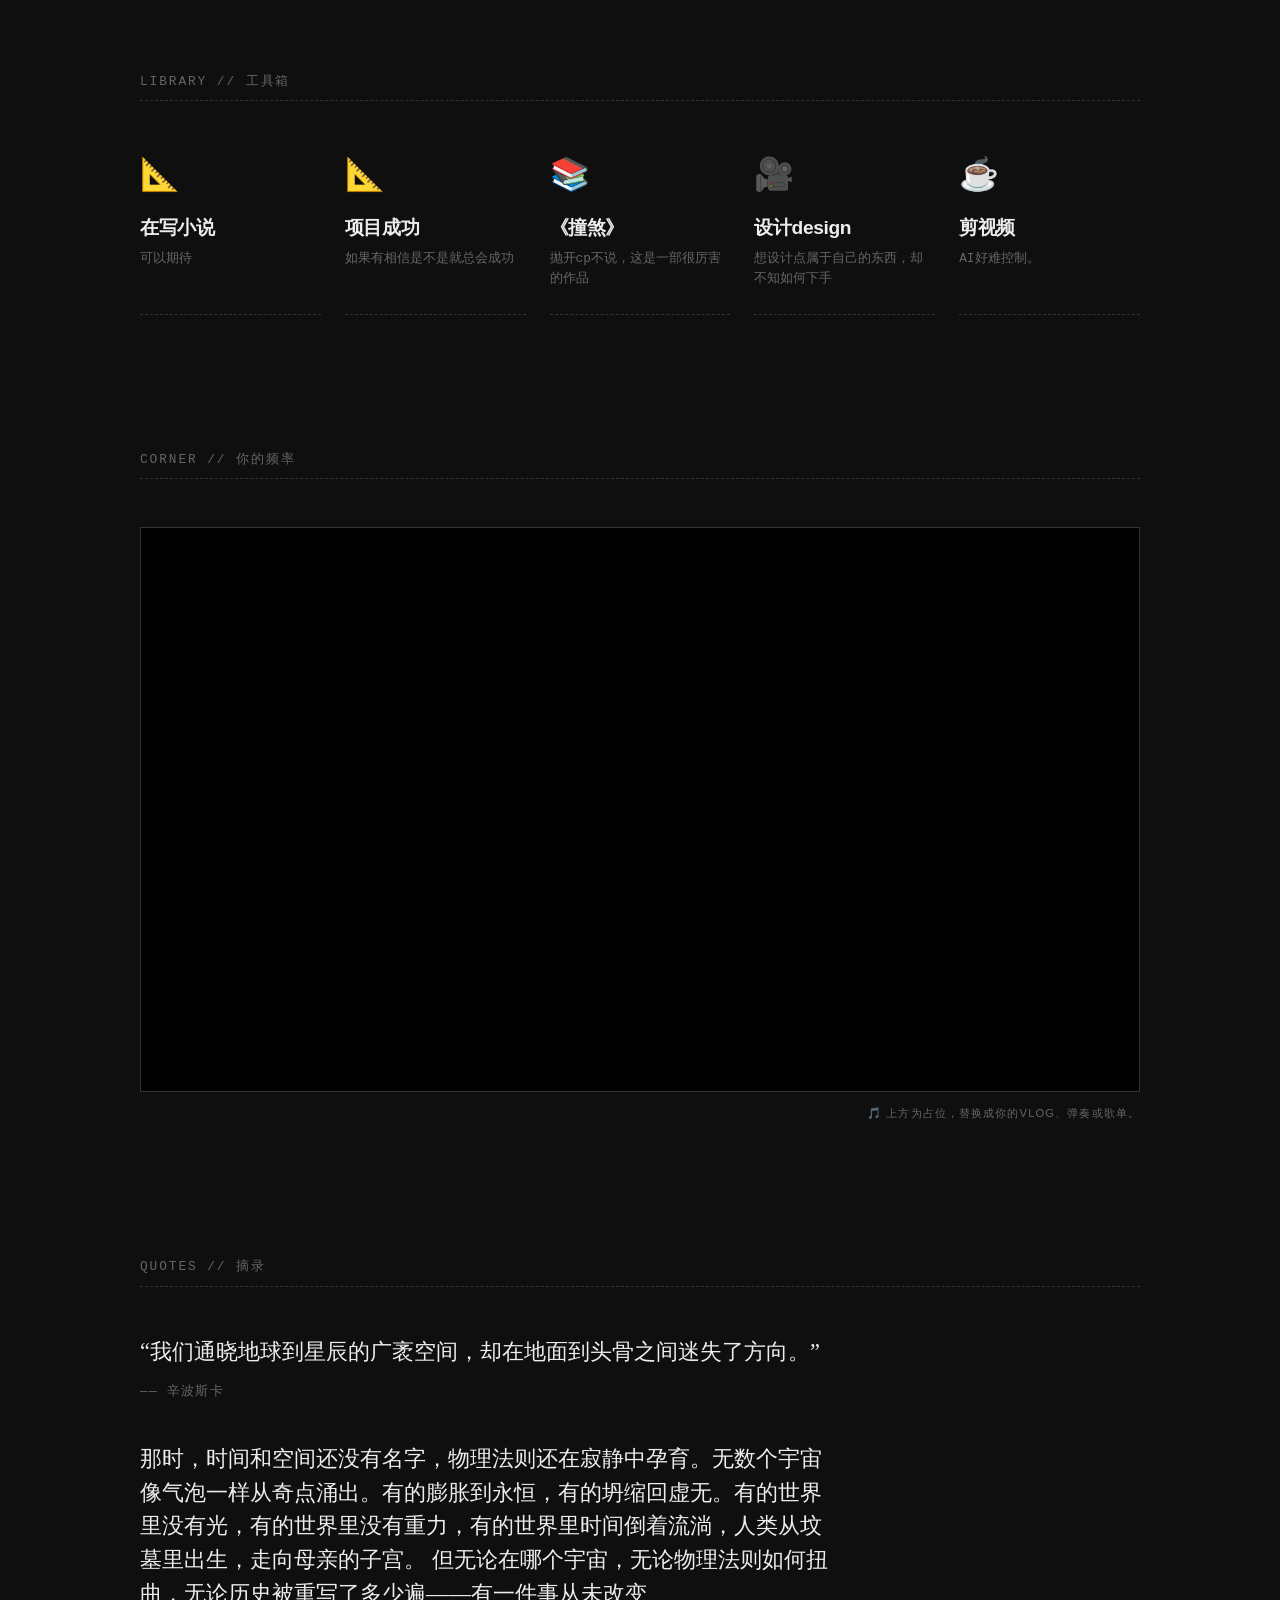
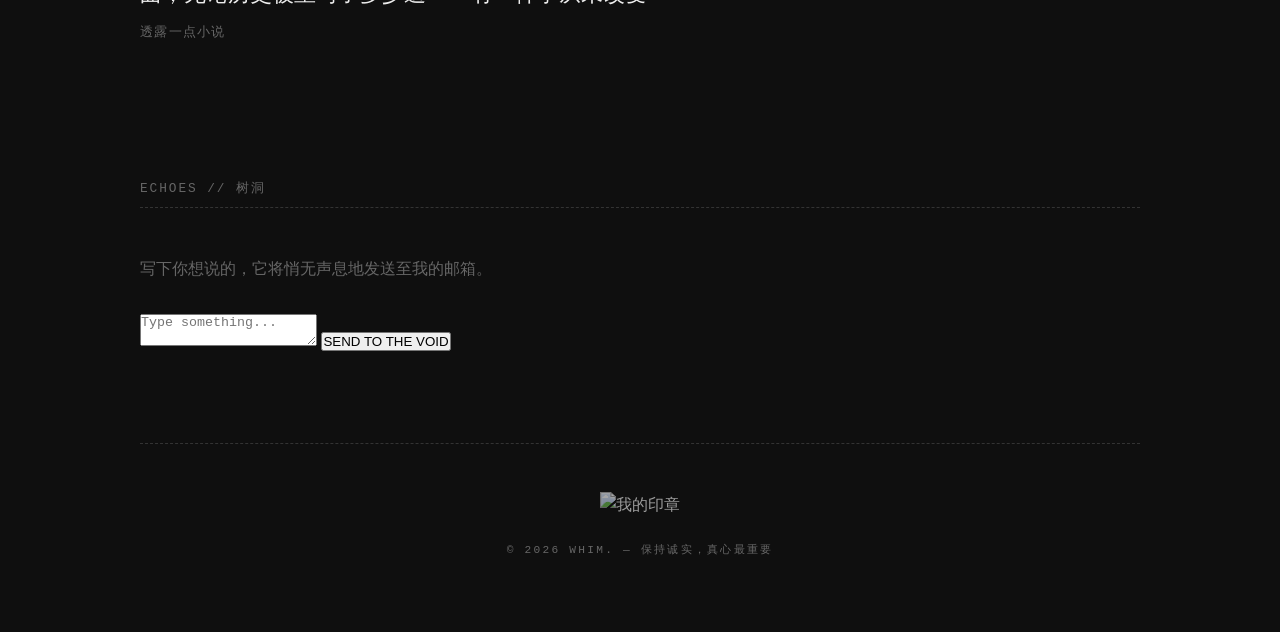
==== commit baa80f10: "Update index.html" ====
--- a/index.html
+++ b/index.html
@@ -234,41 +234,4 @@
   </script>
 </body>
 </html>
-    <main>
-        <header>
-            <h1>Your Name</h1>
-            <p class="subtitle">A minimal space for thoughts & fragments.</p>
-        </header>
-
-        <section class="monologue">
-            <article>
-                <time>2026.04.23</time>
-                <p>抛开了复杂的前端框架，回到最原始的 HTML 标签。代码的极简，也是内心的留白。最近在读计算社会科学的文献，发现有些底层逻辑其实和搭网站很像，去芜存菁。</p>
-            </article>
-            <article>
-                <time>2026.04.20</time>
-                <p>今天大理的天气很好，可乐在院子里睡了一下午。整理了一些 AIGC 的视觉资产，准备晚点放上来。</p>
-            </article>
-        </section>
-
-        <section class="archive">
-            <h2>Archive</h2>
-            <ul>
-                <li><a href="#" target="_blank">Fact-Guard : 虚假信息治理检测引擎</a></li>
-                <li><a href="#" target="_blank">「一轴」: Video Essays</a></li>
-            </ul>
-        </section>
-
-        <section class="treehole">
-            <h2>留白</h2>
-            <p class="hint">写下的字会直接发往我的邮箱，页面不留痕。你可以说任何话，或者什么都不说。</p>
-            
-            <form action="https://formspree.io/f/你的专属后缀" method="POST">
-                <textarea name="message" placeholder="..." required></textarea>
-                <input type="hidden" name="_next" value="https://你的用户名.github.io">
-                <button type="submit">发送</button>
-            </form>
-        </section>
-    </main>
-</body>
-</html>
+ 
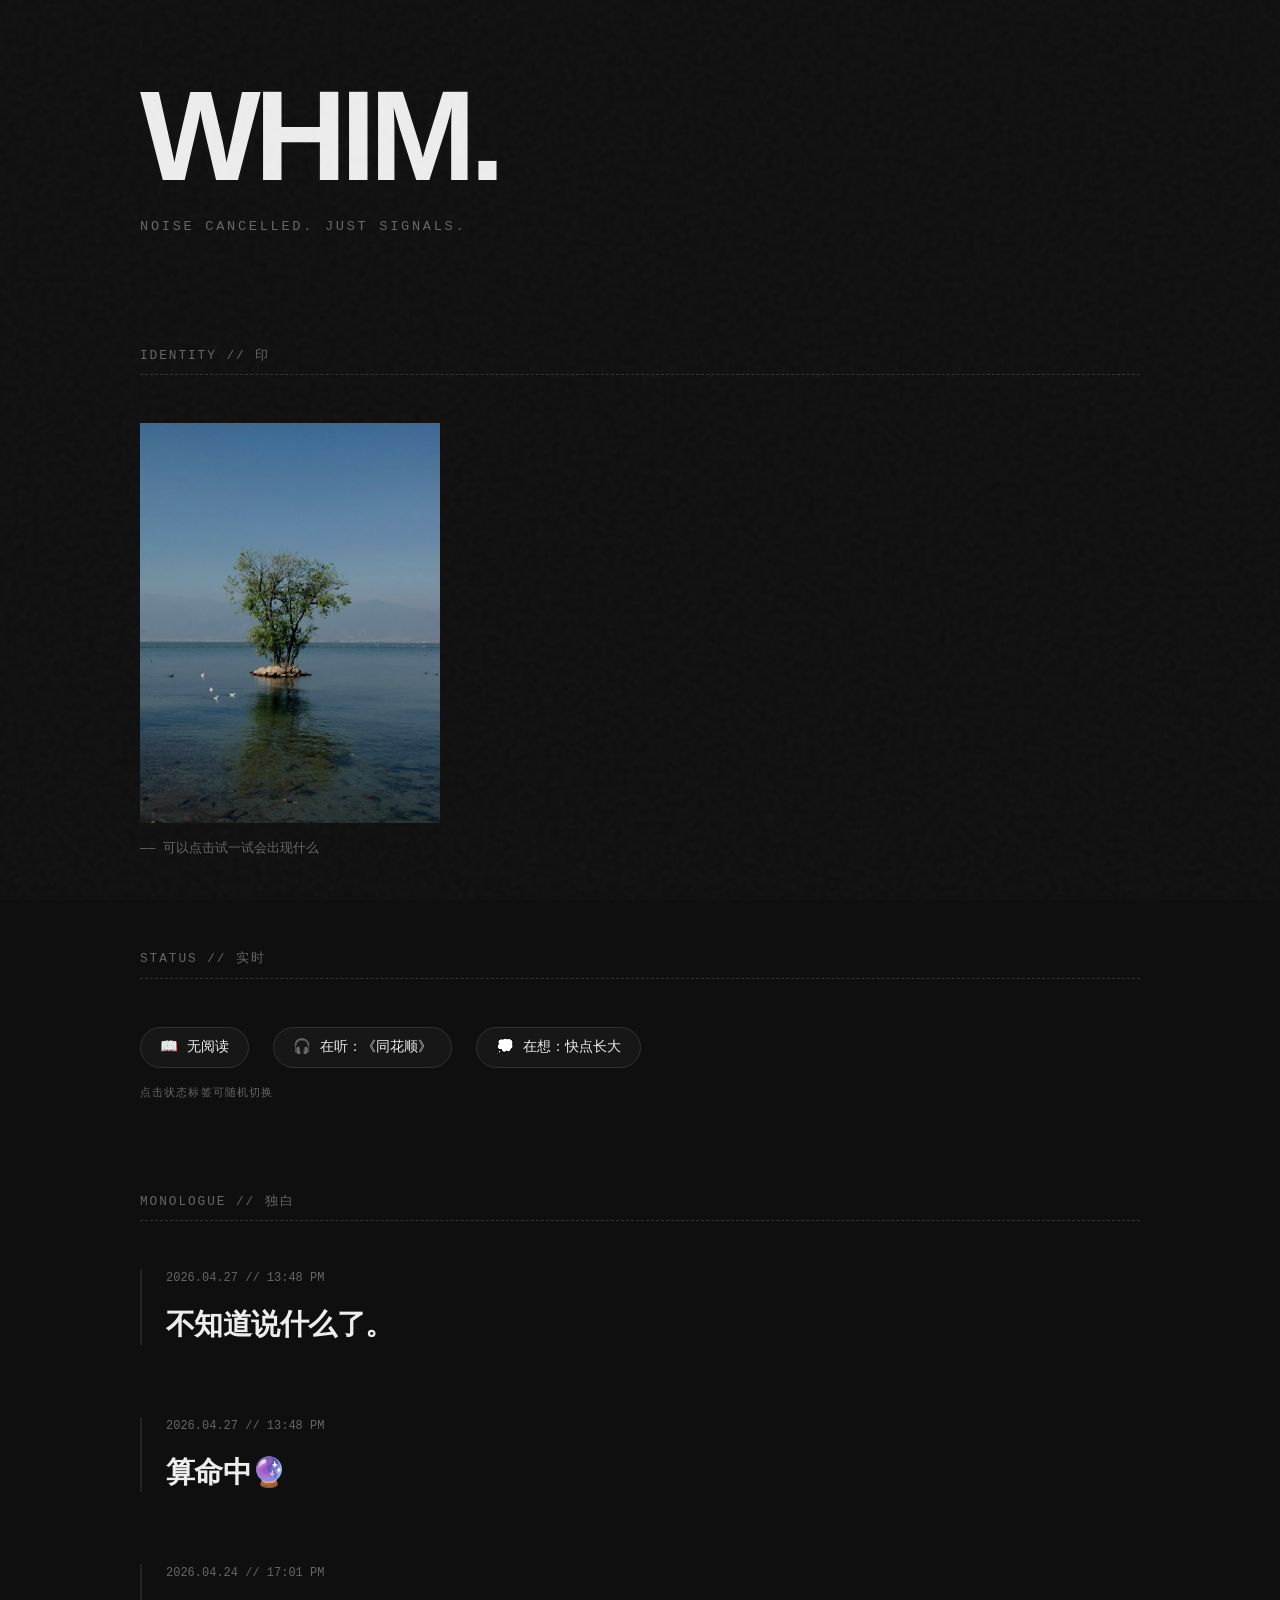
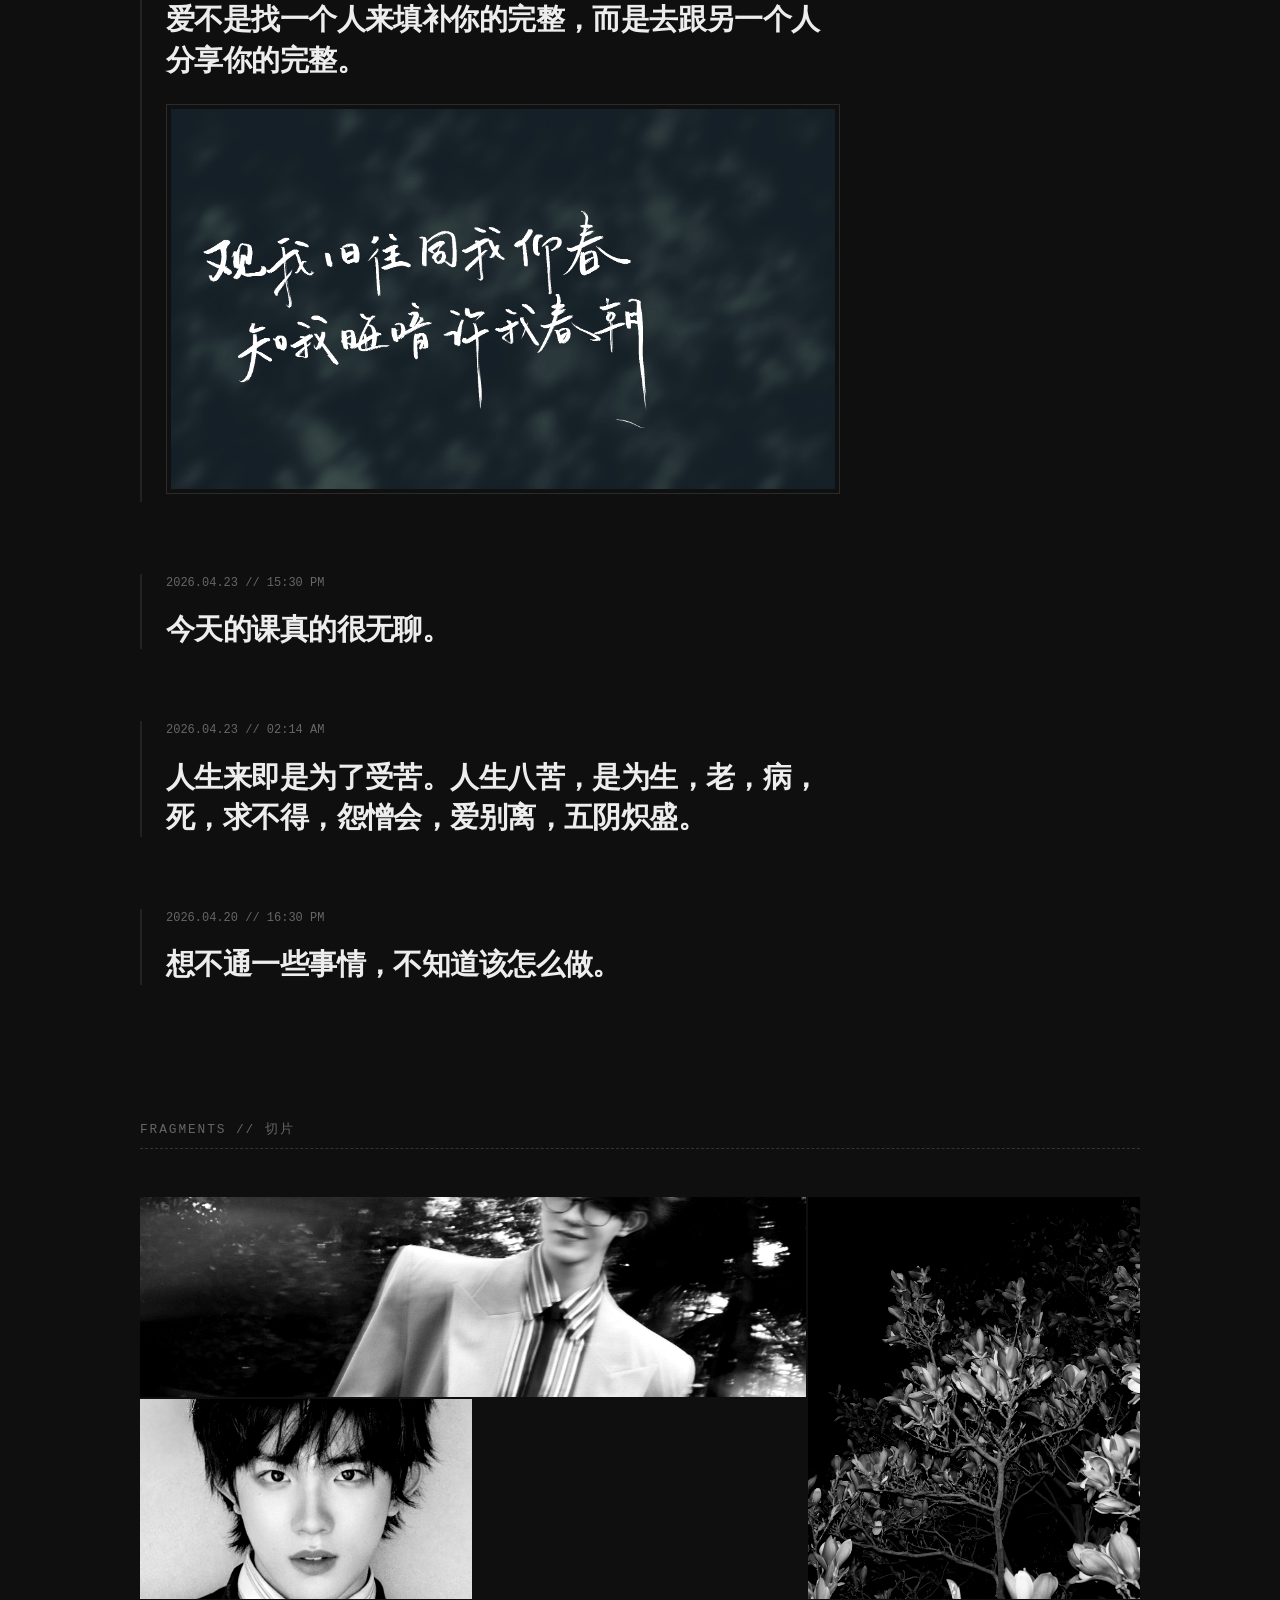
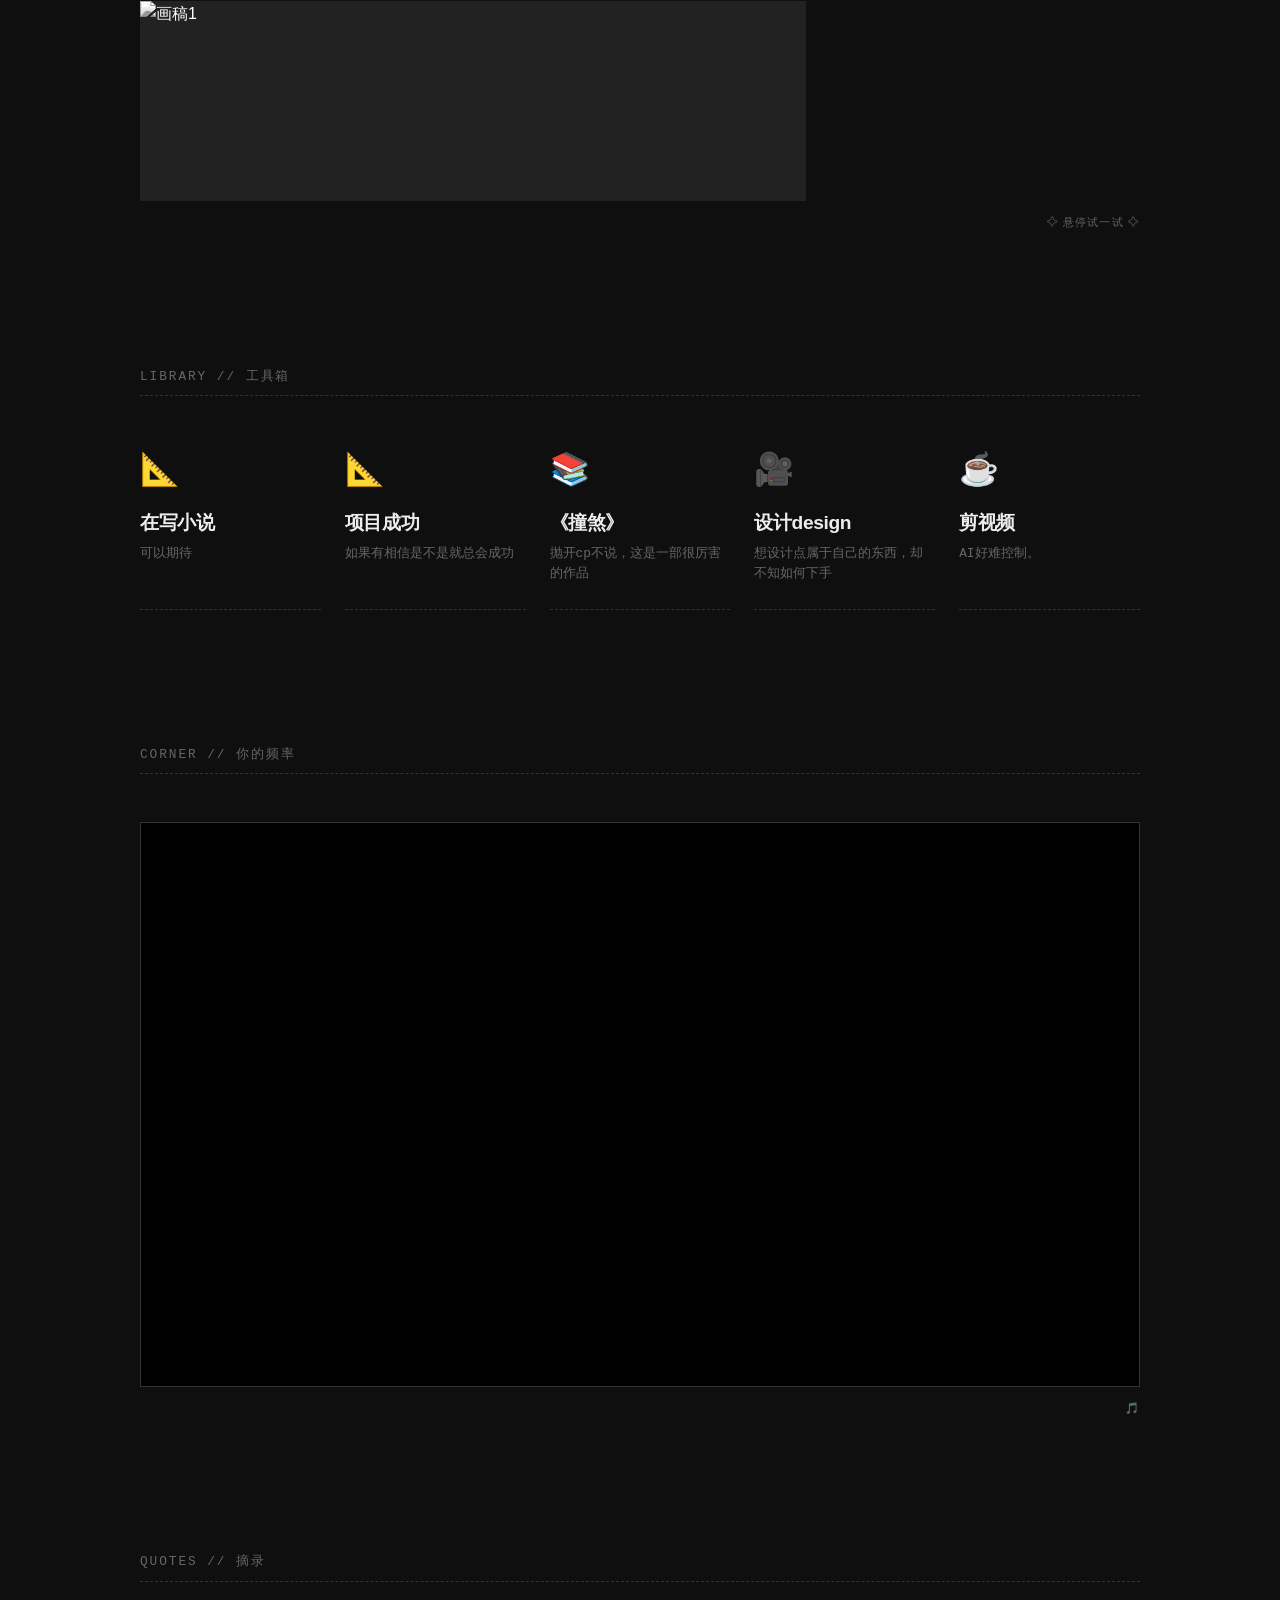
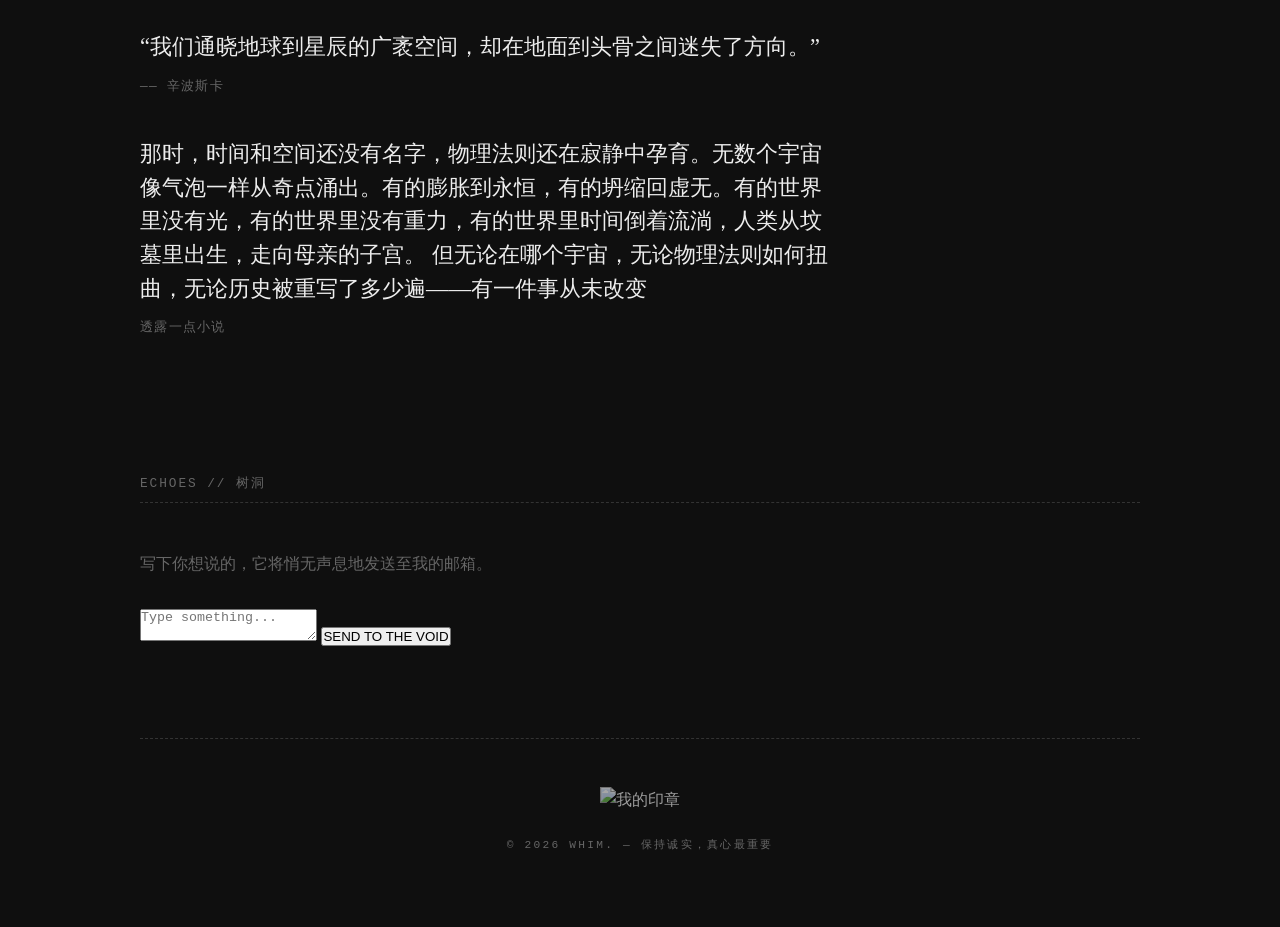
==== commit 431b9a91: "Update index.html" ====
--- a/index.html
+++ b/index.html
@@ -3,7 +3,7 @@
 <head>
     <meta charset="UTF-8">
     <meta name="viewport" content="width=device-width, initial-scale=1.0">
-    <title>你的名字 | 碎片与回音</title>
+    <title>WHIM. |holdon</title>
     <link rel="stylesheet" href="style.css">
 </head>
 <body><!DOCTYPE html>
@@ -40,7 +40,7 @@
       <h2 class="section-label">STATUS // 实时</h2>
       <div class="status-bar">
         <span class="status-chip" id="readingStatus">📖 无阅读</span>
-        <span class="status-chip" id="listeningStatus">🎧 在听：《I Still Want Your Love》</span>
+        <span class="status-chip" id="listeningStatus">🎧 在听：《同花顺》</span>
         <span class="status-chip" id="thinkingStatus">💭 在想：快点长大</span>
       </div>
       <p class="status-hint">点击状态标签可随机切换</p>
@@ -49,6 +49,18 @@
     <!-- ************ MONOLOGUE：碎碎念 / 想法流（每条可插入手绘插图） ************ -->
     <section class="monologue">
       <h2 class="section-label">MONOLOGUE // 独白</h2>
+    
+      <article class="thought-block">
+        <time>2026.04.27 // 13:48 PM</time>
+        <p>不知道说什么了。</p>
+        </figure>
+      </article>
+
+      <article class="thought-block">
+        <time>2026.04.27 // 13:48 PM</time>
+        <p>算命中🔮</p>
+        </figure>
+      </article>
 
       <article class="thought-block">
         <time>2026.04.24 // 17:01 PM</time>
@@ -133,12 +145,12 @@
       <div class="embed-container">
         <!-- ************ 替换为你自己的嵌入代码（B站/网易云/个人录音等） ************ -->
         <iframe 
-          src="https://player.bilibili.com/player.html?bvid=BV1GJ411x7h7&page=1&high_quality=1" 
+          src="https://player.bilibili.com/player.html?bvid=BV1ENy3YLEA6&page=1&high_quality=1"
           allowfullscreen 
           loading="lazy">
         </iframe>
       </div>
-      <p class="embed-hint">🎵 上方为占位，替换成你的vlog、弹奏或歌单。</p>
+      <p class="embed-hint">🎵 </p>
     </section>
 
     <!-- ************ QUOTES：摘录墙。可以放你手写句子的扫描图 ************ -->
@@ -202,9 +214,9 @@
       });
 
       // ---------- 状态标签随机切换 ----------
-      const readingItems = ['📖 在读：《夜晚的潜水艇》', '📖 在读：《 》', '📖 在读：《爱》', '📖 在读：一堆论文'];
-      const listeningItems = ['🎧 在听：《再回首》', '🎧 在听：《雪崩》', '🎧 在听：《who knows》', '🎧 在听：一些日语歌'];
-      const thinkingItems = ['💭 在想：今天晚饭吃什么', '💭 在想：多就睡觉', '💭 在想：如何保持专注', '💭 在想：好想见到你啊'];
+      const readingItems = ['📖 在读：《夜晚的潜水艇》', '📖 在读：《 》', '📖 在读：《谷歌。。。》', '📖 在读：一堆论文'];
+      const listeningItems = ['🎧 在听：《再回首》', '🎧 在听：《雪崩》', '🎧 在听：《who knows》', '🎧 在听：rapeter'];
+      const thinkingItems = ['💭 在想：好想一键长大', '💭 在想：睡觉睡觉', '💭 在想：如何保持专注', '💭 在想：考试考好一点'];
       function setupStatusChip(elementId, itemsArray) {
         const el = document.getElementById(elementId);
         if (!el) return;
@@ -221,7 +233,7 @@
       // ---------- 彩蛋：点击个人标识图片随机切换 alt 文本（或显示提示） ----------
       const sigImg = document.querySelector('.signature-img');
       const sigCaption = document.querySelector('.identity-caption');
-      const altMessages = ['be unique。', '手写的温度。', '独一无二。', '你好呀。', '画押。'];
+      const altMessages = ['be unique。', '手写的温度。', '独一无二。', '你好呀。', '有想我吗'];
       if (sigImg) {
         sigImg.addEventListener('click', function() {
           const randomMsg = altMessages[Math.floor(Math.random() * altMessages.length)];
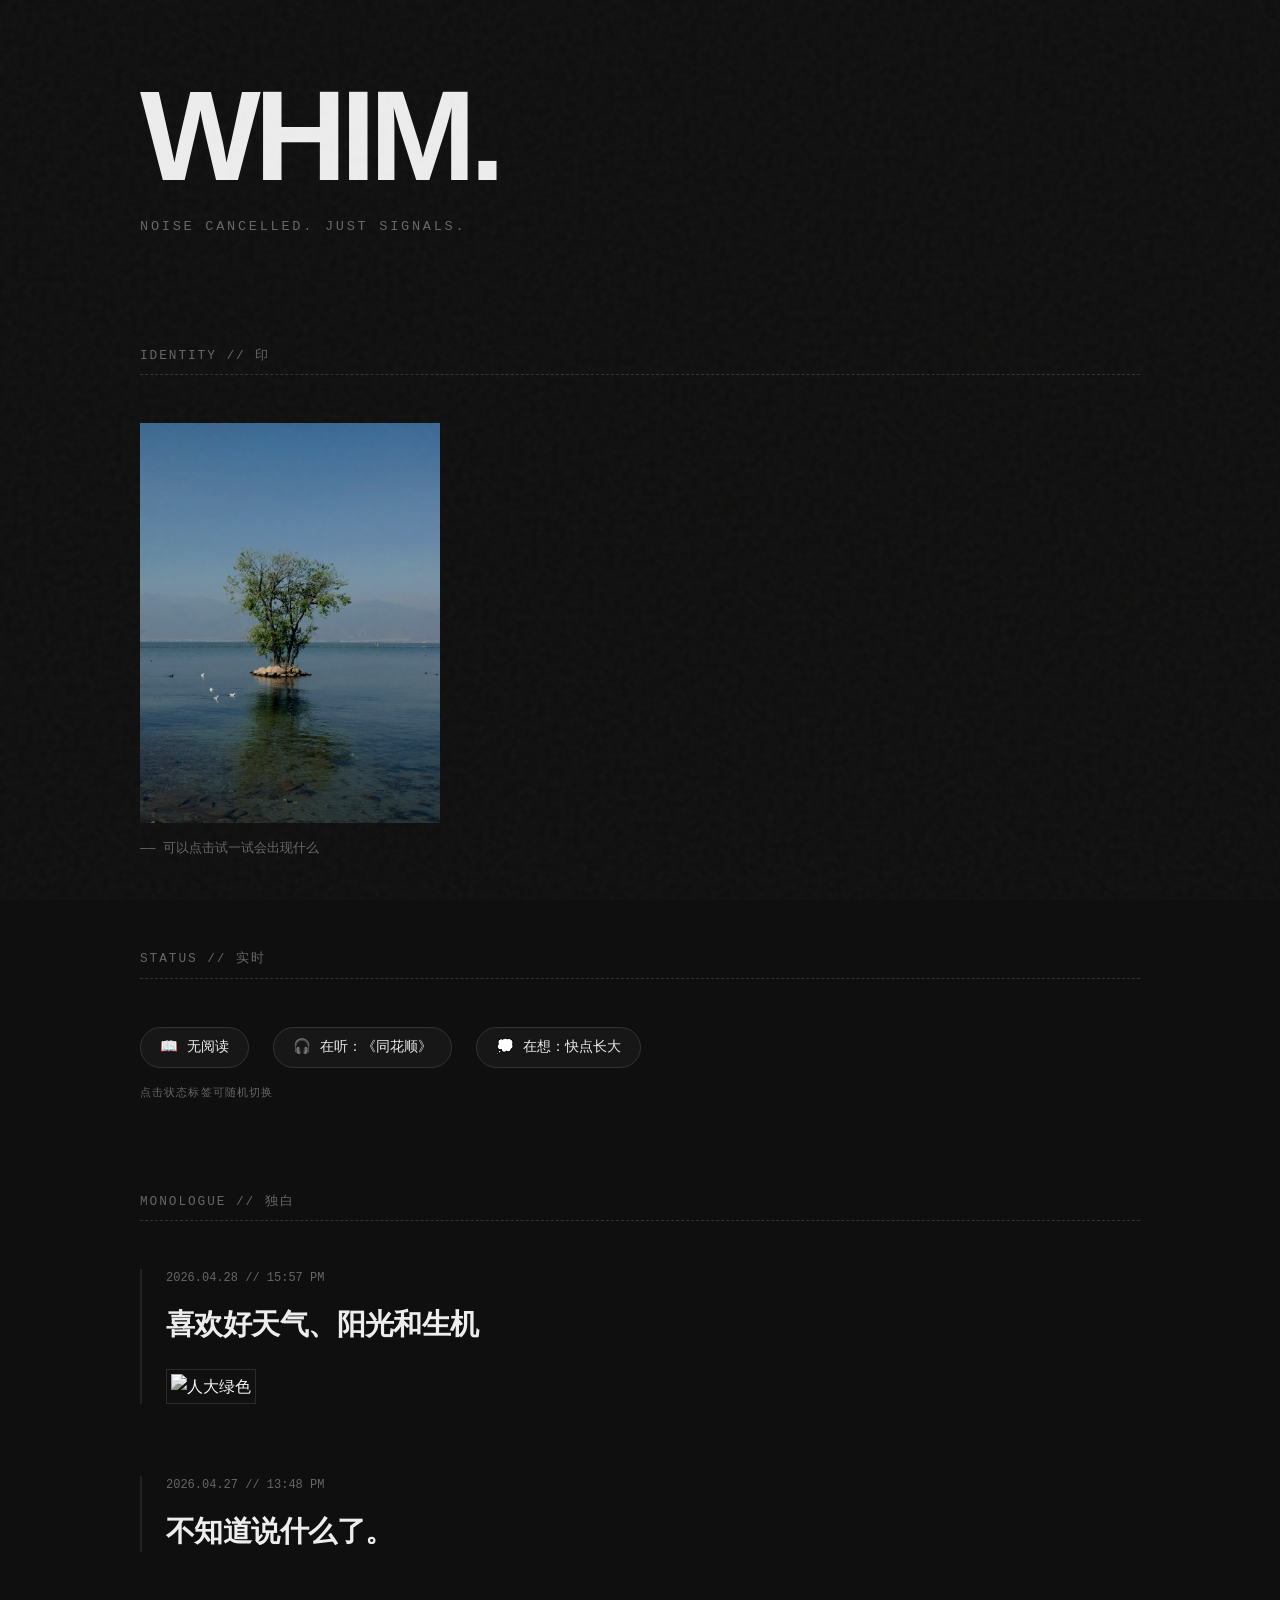
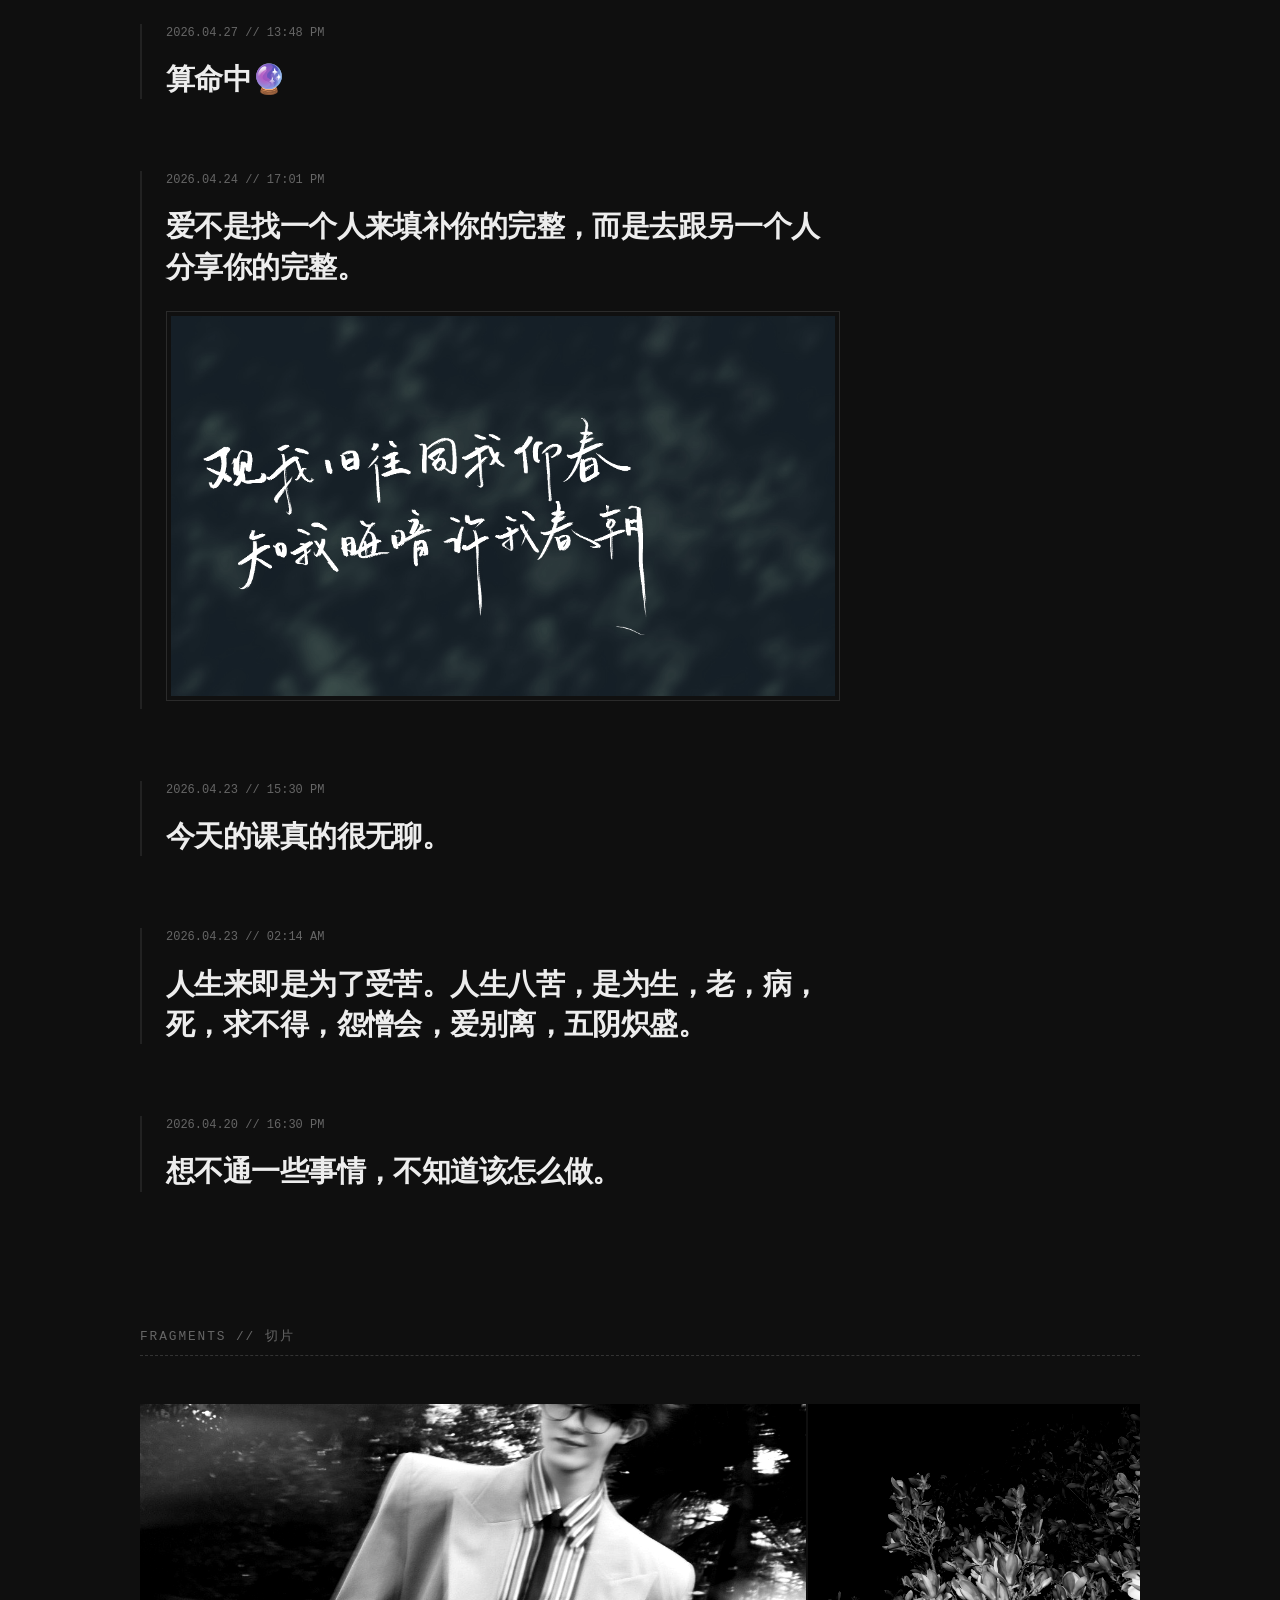
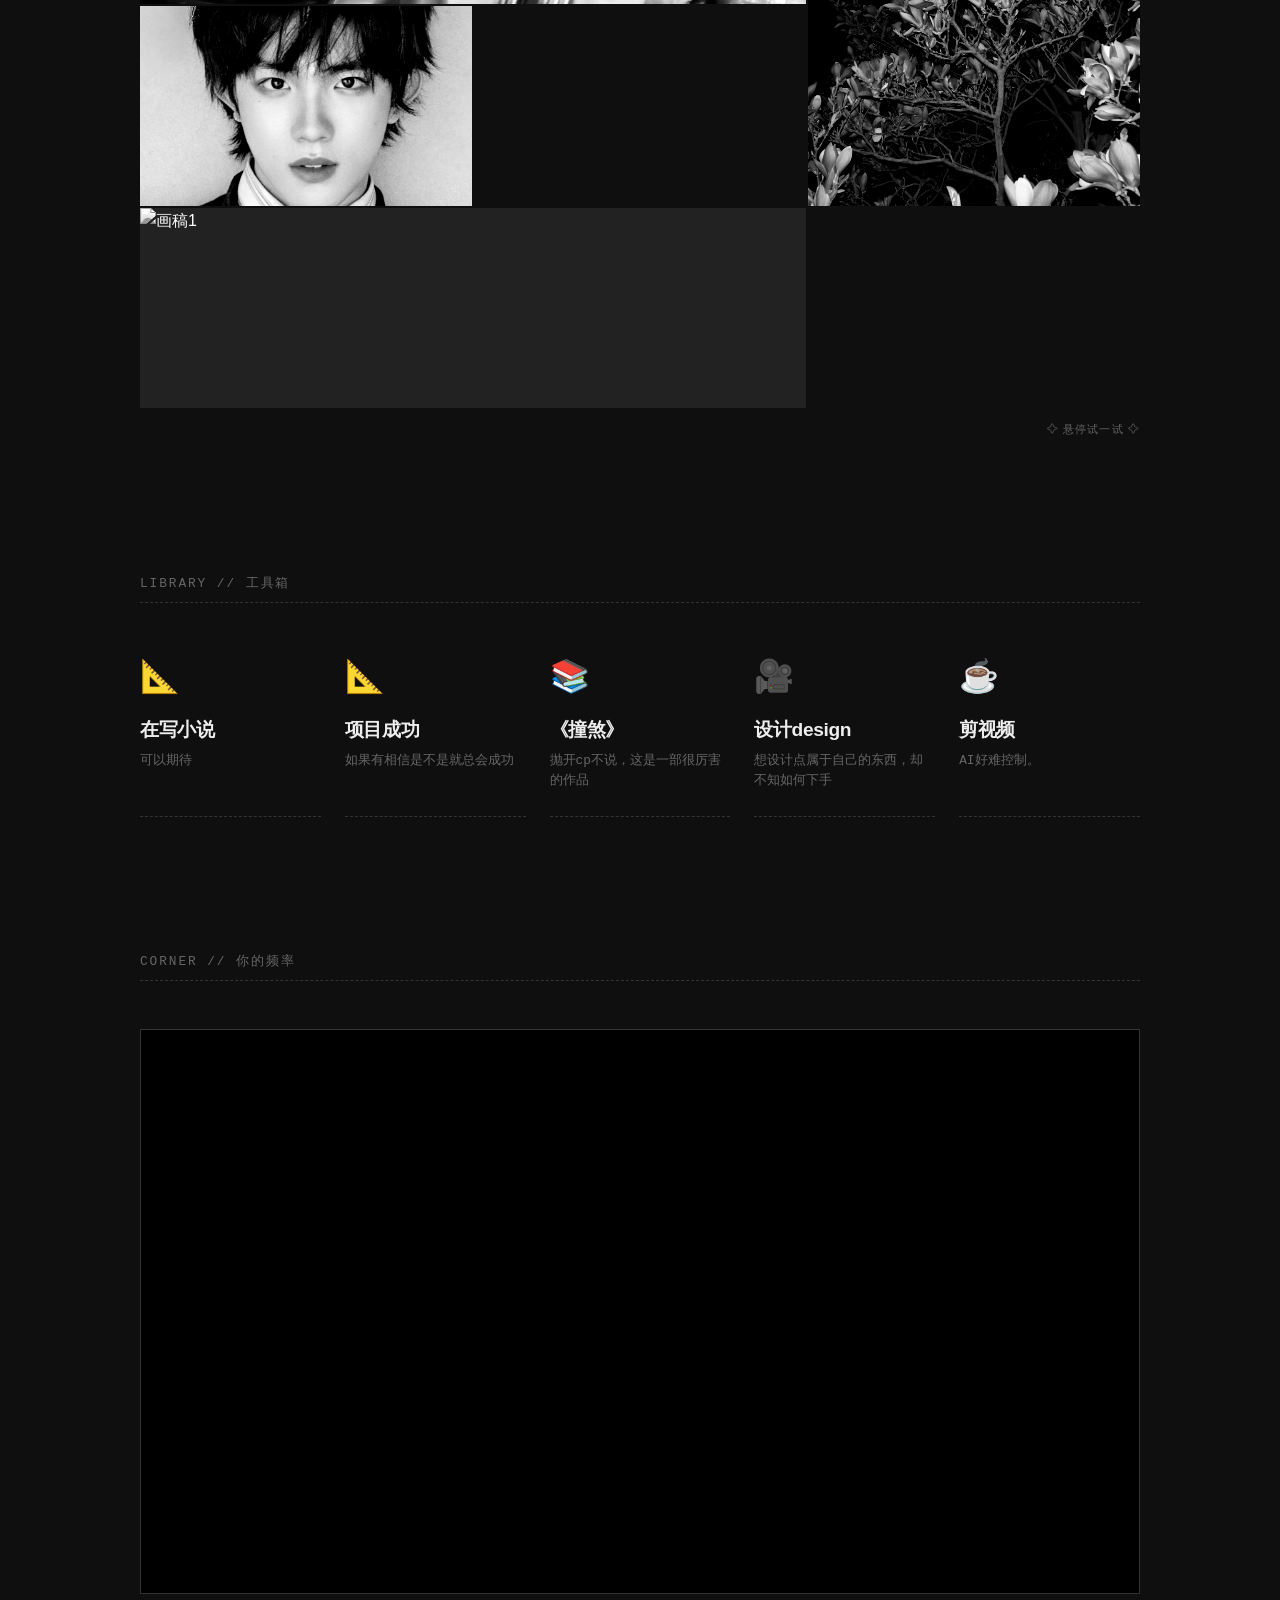
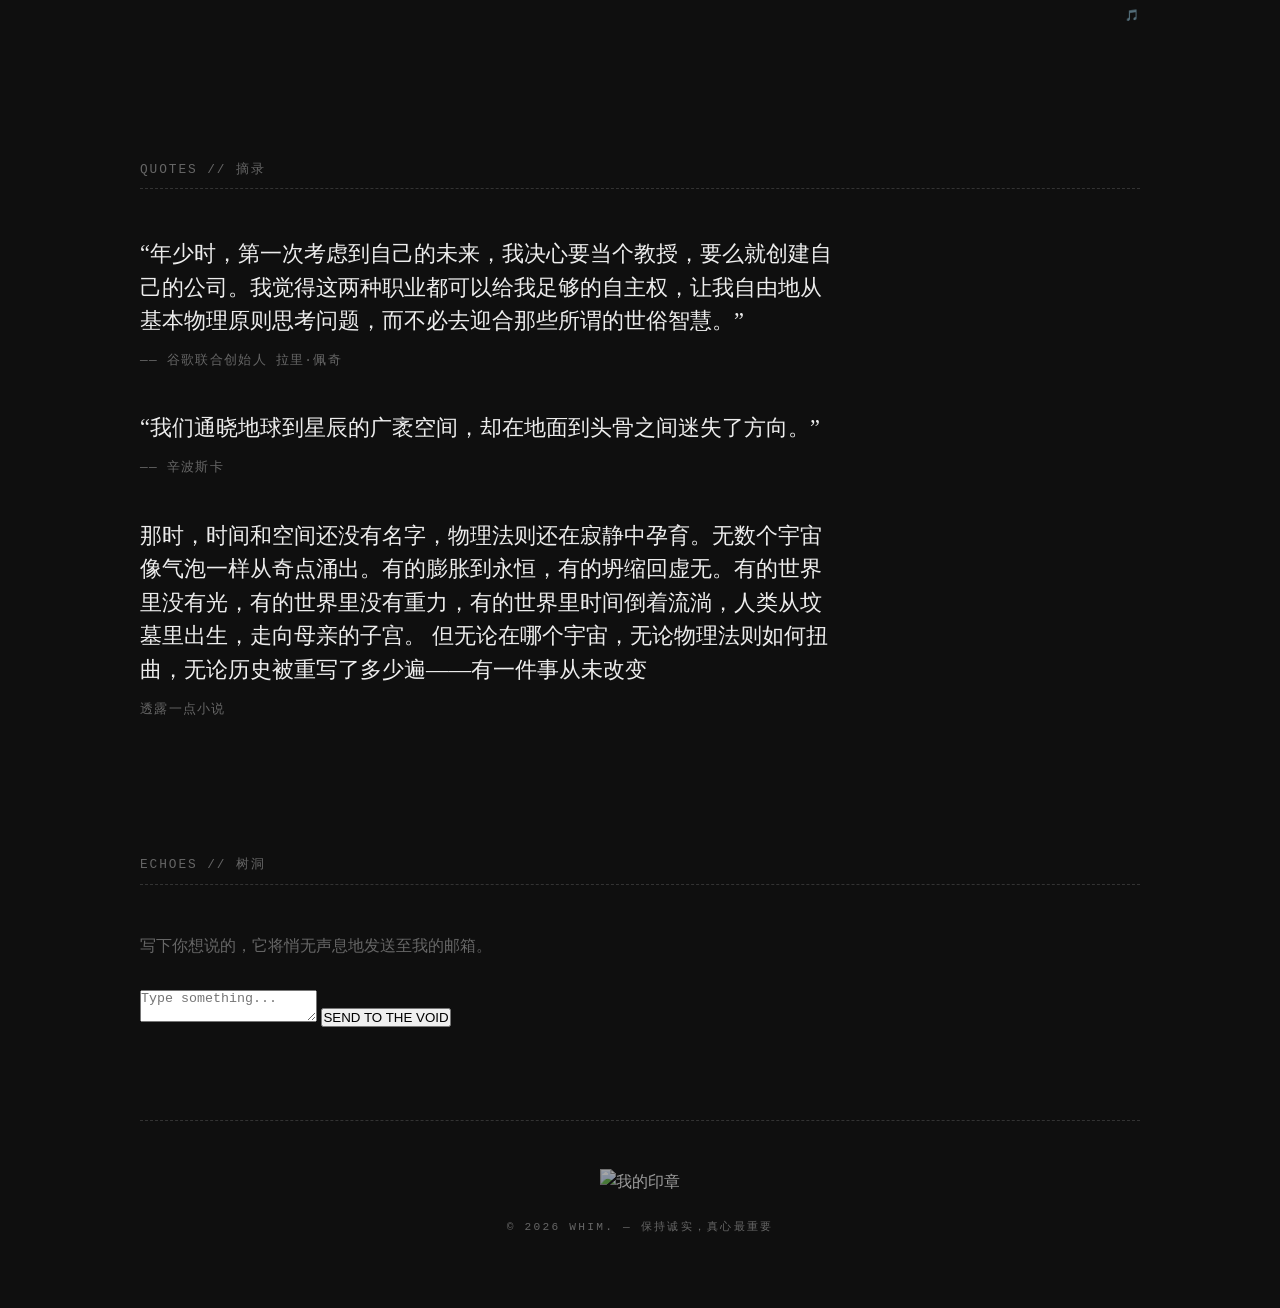
==== commit a698ee69: "Update index.html" ====
--- a/index.html
+++ b/index.html
@@ -49,6 +49,14 @@
     <!-- ************ MONOLOGUE：碎碎念 / 想法流（每条可插入手绘插图） ************ -->
     <section class="monologue">
       <h2 class="section-label">MONOLOGUE // 独白</h2>
+
+      <article class="thought-block">
+        <time>2026.04.28 // 15:57 PM</time>
+        <p>喜欢好天气、阳光和生机</p>
+        <figure class="thought-illo">
+          <img src="image/img-0427.jpg" alt="人大绿色">
+        </figure>
+      </article>
     
       <article class="thought-block">
         <time>2026.04.27 // 13:48 PM</time>
@@ -159,6 +167,12 @@
       <div class="quote-block">
         <!-- ************ 如果想用图片代替文字，取消下面注释并替换图片路径 ************ -->
         <!-- <img src="images/quote-handwrite-1.png" alt="手写摘录" class="quote-img"> -->
+        <p>“年少时，第一次考虑到自己的未来，我决心要当个教授，要么就创建自己的公司。我觉得这两种职业都可以给我足够的自主权，让我自由地从基本物理原则思考问题，而不必去迎合那些所谓的世俗智慧。”</p>
+        <span class="quote-source">—— 谷歌联合创始人 拉里·佩奇</span>
+      </div>
+      <div class="quote-block">
+        <!-- ************ 如果想用图片代替文字，取消下面注释并替换图片路径 ************ -->
+        <!-- <img src="images/quote-handwrite-1.png" alt="手写摘录" class="quote-img"> -->
         <p>“我们通晓地球到星辰的广袤空间，却在地面到头骨之间迷失了方向。”</p>
         <span class="quote-source">—— 辛波斯卡</span>
       </div>
@@ -200,7 +214,7 @@
       const hiddenThoughts = [
         "Keep breathing.", "我在啊", "有不开心吗", "可以和我讲讲",
         "一切都在改变。", "Read more, compute less.", "真心最重要", "来找我玩",
-        "去喝杯咖啡吧。", "陪我玩陪我玩", "有在想我吗", "// 404 NOT FOUND", "别想太多。"
+        "去喝杯咖啡吧。", "陪我玩陪我玩", "有在想我吗", "// 404 NOT FOUND", "别想太多。", "事业很重要"
       ];
       document.addEventListener('click', function(e) {
         if (['A', 'BUTTON', 'IMG', 'TEXTAREA', 'INPUT', 'IFRAME'].includes(e.target.tagName)) return;
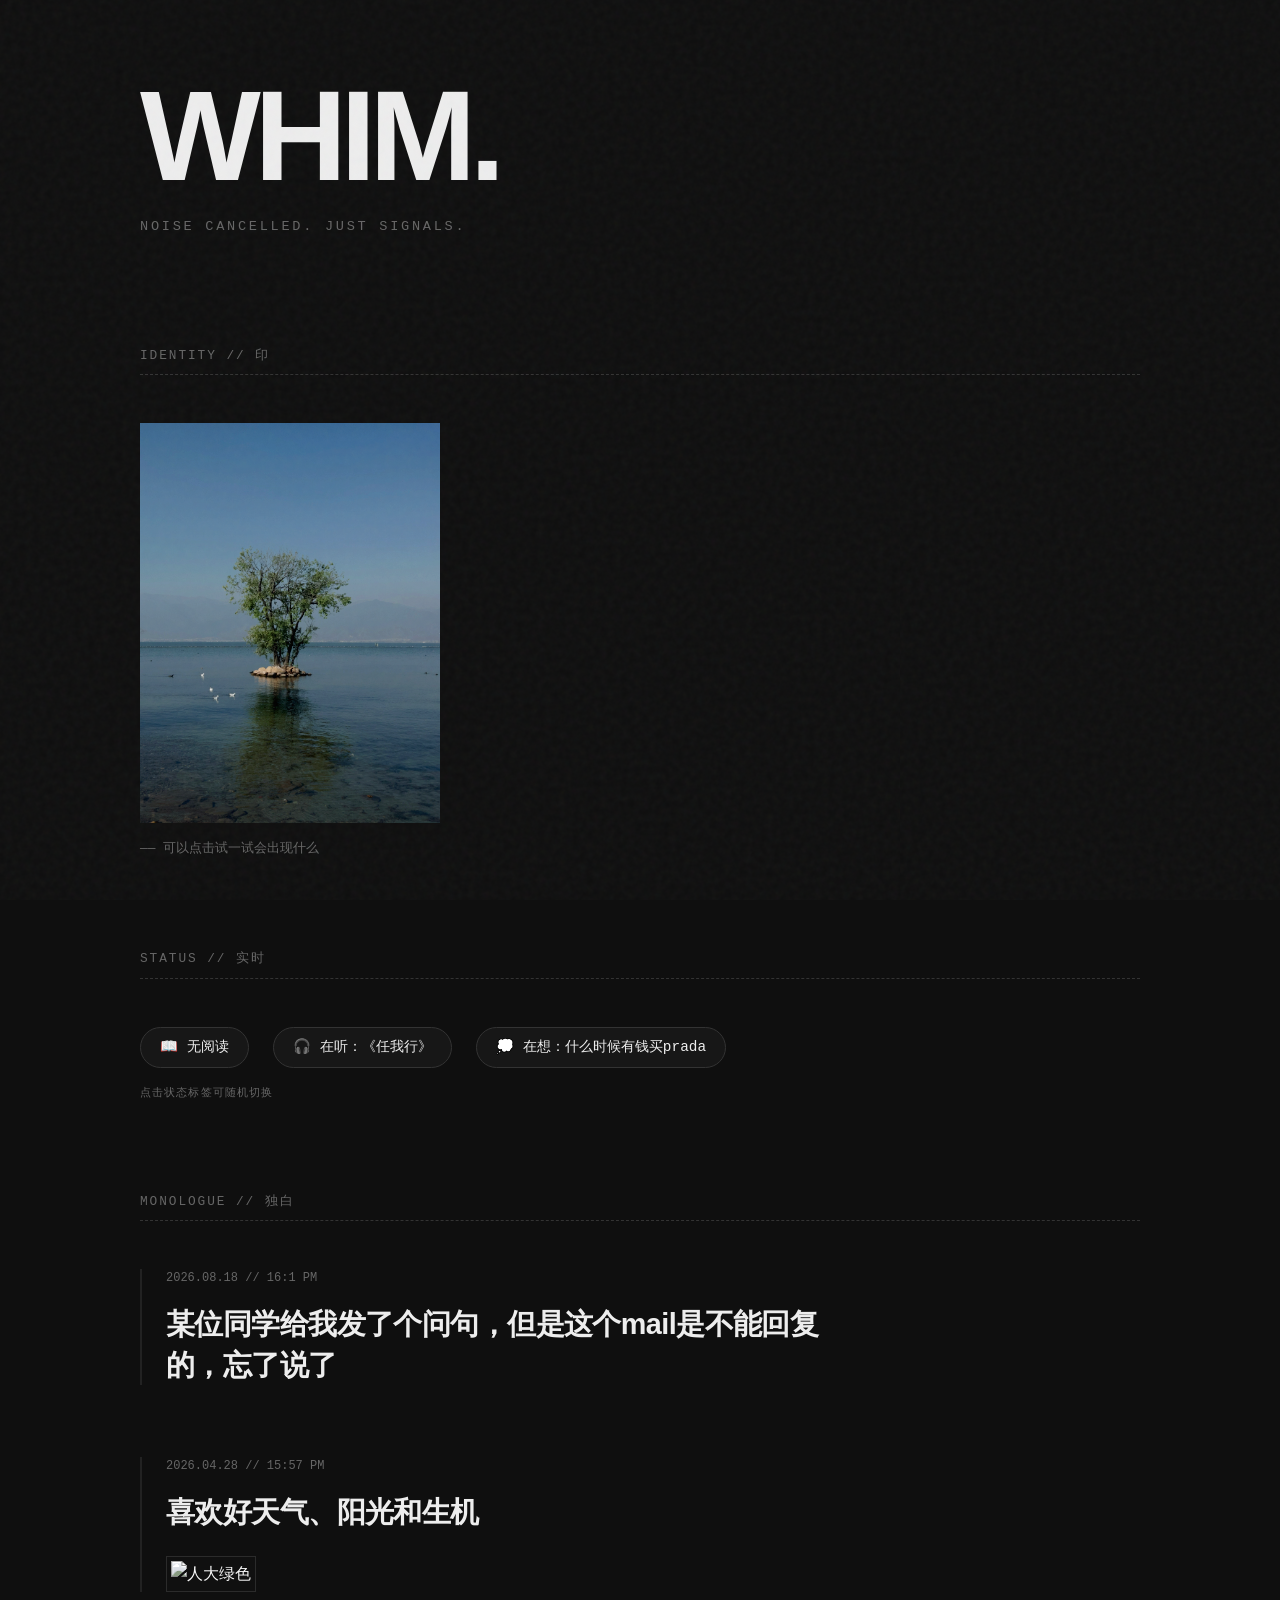
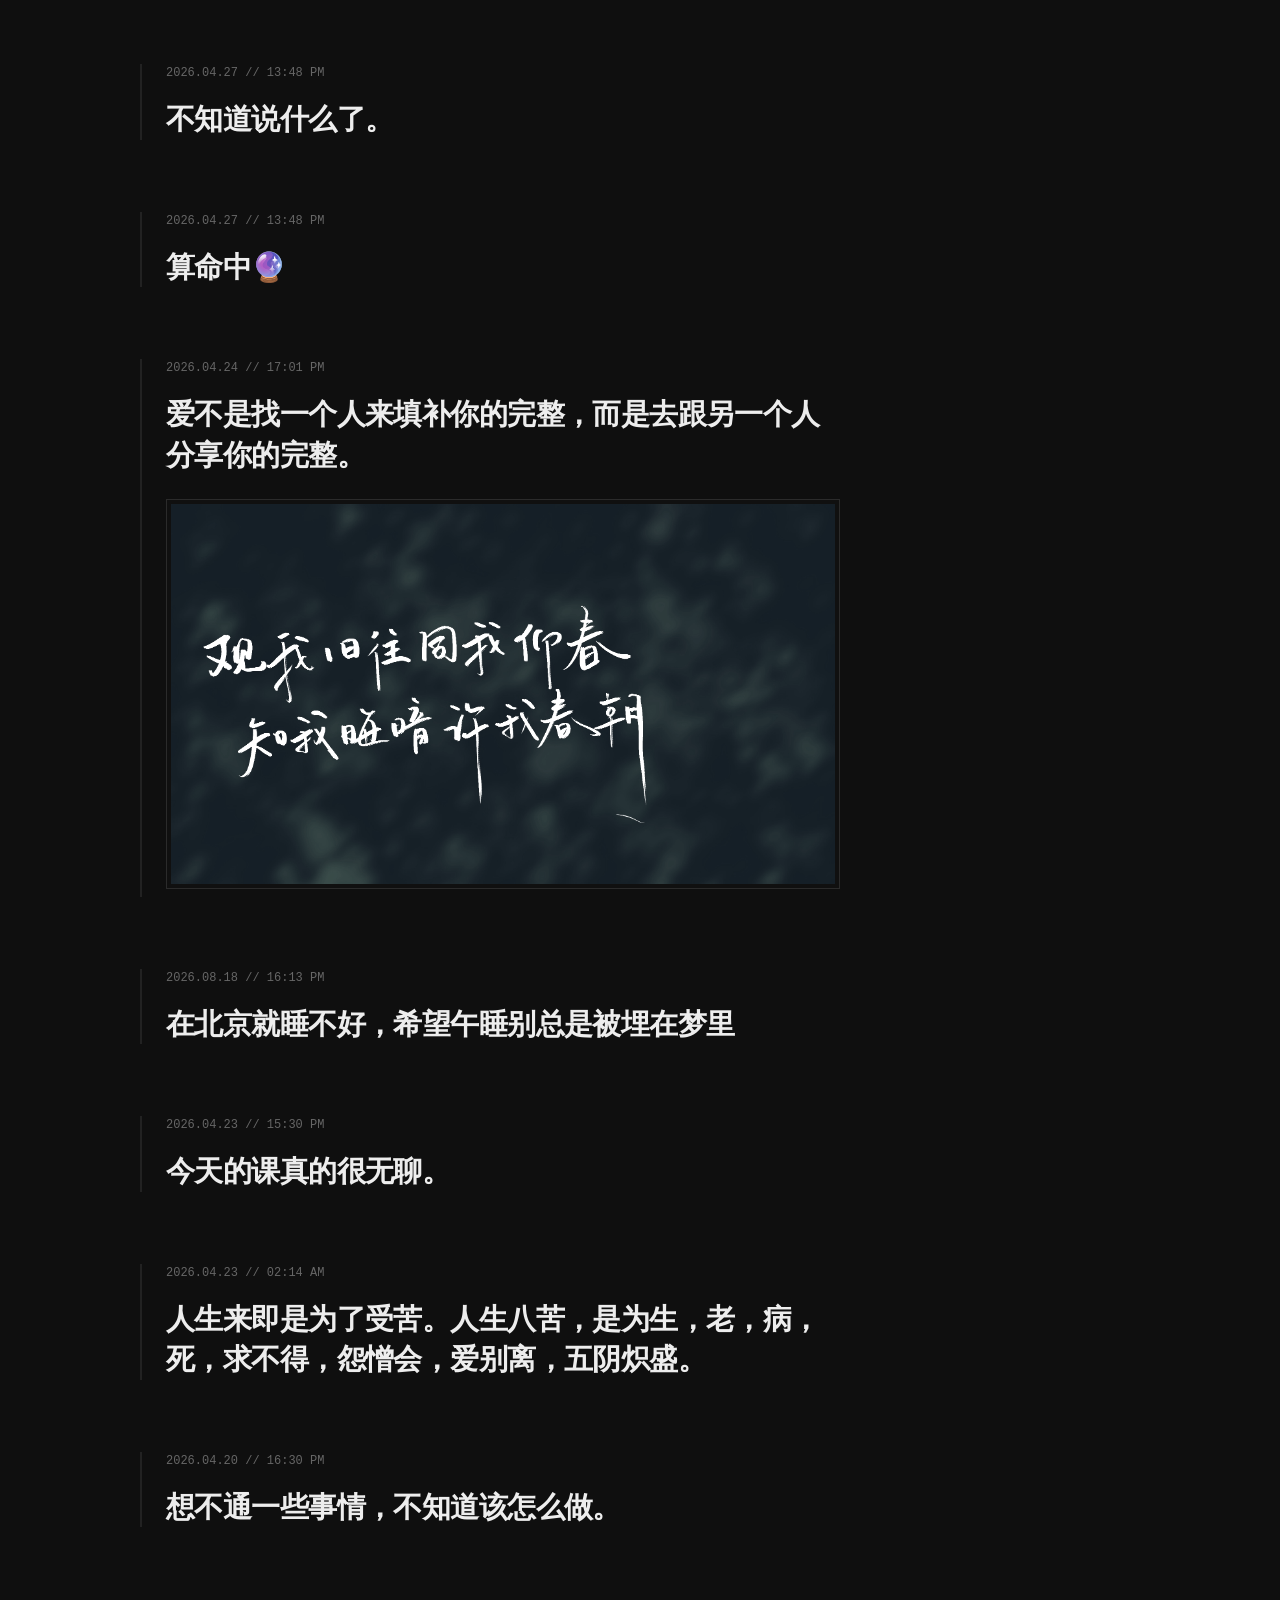
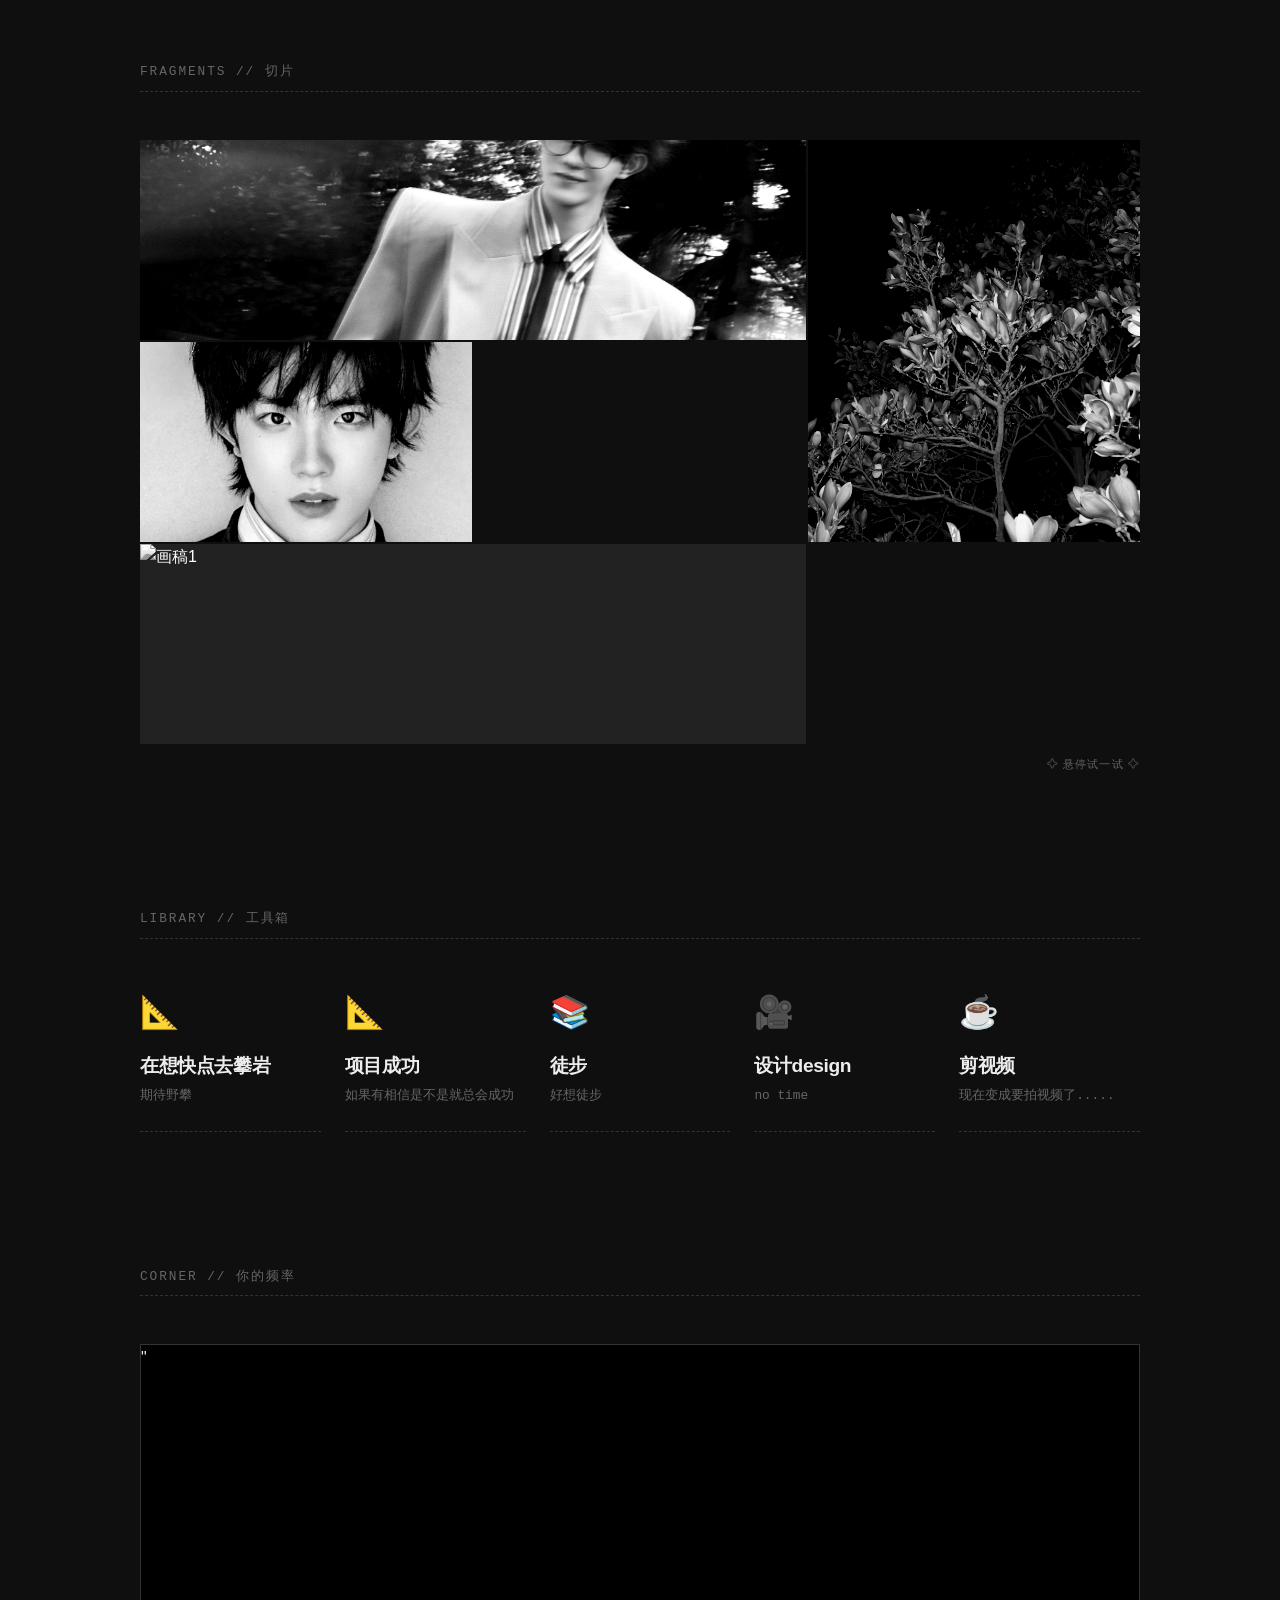
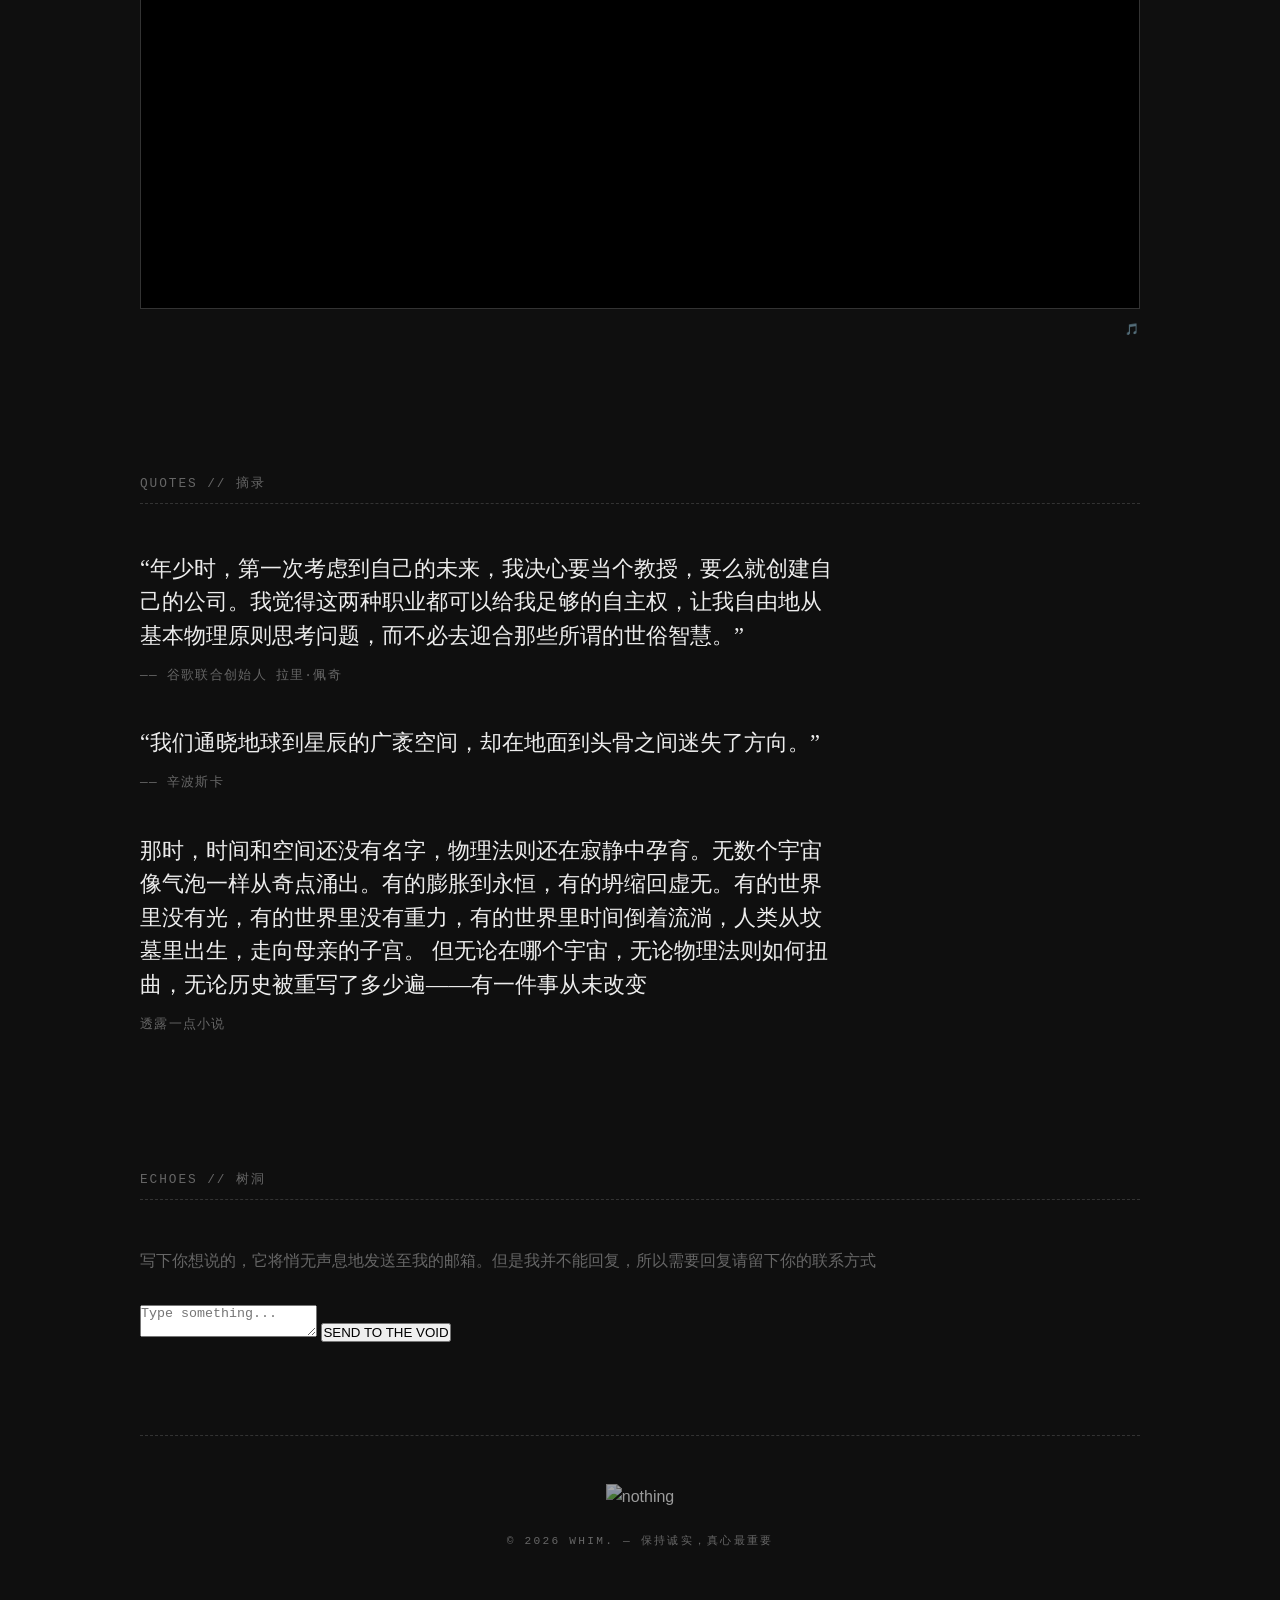
==== commit 28dfcc83: "Update index.html" ====
--- a/index.html
+++ b/index.html
@@ -40,8 +40,8 @@
       <h2 class="section-label">STATUS // 实时</h2>
       <div class="status-bar">
         <span class="status-chip" id="readingStatus">📖 无阅读</span>
-        <span class="status-chip" id="listeningStatus">🎧 在听：《同花顺》</span>
-        <span class="status-chip" id="thinkingStatus">💭 在想：快点长大</span>
+        <span class="status-chip" id="listeningStatus">🎧 在听：《任我行》</span>
+        <span class="status-chip" id="thinkingStatus">💭 在想：什么时候有钱买prada</span>
       </div>
       <p class="status-hint">点击状态标签可随机切换</p>
     </section>
@@ -49,6 +49,12 @@
     <!-- ************ MONOLOGUE：碎碎念 / 想法流（每条可插入手绘插图） ************ -->
     <section class="monologue">
       <h2 class="section-label">MONOLOGUE // 独白</h2>
+        
+      <article class="thought-block">
+        <time>2026.08.18 // 16:1 PM</time>
+        <p>某位同学给我发了个问句，但是这个mail是不能回复的，忘了说了</p>
+        </figure>
+      </article>
 
       <article class="thought-block">
         <time>2026.04.28 // 15:57 PM</time>
@@ -80,6 +86,12 @@
       </article>
       
       <!-- 日志条目 1 ———— 包含图片插入位 -->
+      <!-- 日志条目 2 ———— 纯文字示例，可按需添加图片 -->
+      <article class="thought-block">
+        <time>2026.08.18 // 16:13 PM</time>
+        <p>在北京就睡不好，希望午睡别总是被埋在梦里</p>
+      </article>  
+        
       <article class="thought-block">
         <time>2026.04.23 // 15:30 PM</time>
         <p>今天的课真的很无聊。</p>
@@ -121,8 +133,8 @@
       <div class="library-grid">
         <div class="lib-card">
           <div class="lib-icon">📐</div>
-          <h3>在写小说</h3>
-          <p>可以期待</p>
+          <h3>在想快点去攀岩</h3>
+          <p>期待野攀</p>
         </div>
         <div class="lib-card">
           <div class="lib-icon">📐</div>
@@ -131,18 +143,18 @@
         </div>
         <div class="lib-card">
           <div class="lib-icon">📚</div>
-          <h3>《撞煞》</h3>
-          <p>抛开cp不说，这是一部很厉害的作品</p>
+          <h3>徒步</h3>
+          <p>好想徒步</p>
         </div>
         <div class="lib-card">
           <div class="lib-icon">🎥</div>
           <h3>设计design</h3>
-          <p>想设计点属于自己的东西，却不知如何下手</p>
+          <p>no time</p>
         </div>
         <div class="lib-card">
           <div class="lib-icon">☕</div>
           <h3>剪视频</h3>
-          <p>AI好难控制。</p>
+          <p>现在变成要拍视频了.....</p>
         </div>
       </div>
     </section>
@@ -152,11 +164,7 @@
       <h2 class="section-label">CORNER // 你的频率</h2>
       <div class="embed-container">
         <!-- ************ 替换为你自己的嵌入代码（B站/网易云/个人录音等） ************ -->
-        <iframe 
-          src="https://player.bilibili.com/player.html?bvid=BV1ENy3YLEA6&page=1&high_quality=1"
-          allowfullscreen 
-          loading="lazy">
-        </iframe>
+        <iframe src="//player.bilibili.com/player.html?isOutside=true&aid=115202834041416&bvid=BV1fjpAzmE1T&cid=32381994364&p=1" scrolling="no" border="0" frameborder="no" framespacing="0" allowfullscreen="true"></iframe>"
       </div>
       <p class="embed-hint">🎵 </p>
     </section>
@@ -189,7 +197,7 @@
     <!-- ************ ECHOES：树洞表单 ************ -->
     <section class="treehole">
       <h2 class="section-label">ECHOES // 树洞</h2>
-      <p class="treehole-hint">写下你想说的，它将悄无声息地发送至我的邮箱。</p>
+      <p class="treehole-hint">写下你想说的，它将悄无声息地发送至我的邮箱。但是我并不能回复，所以需要回复请留下你的联系方式</p>
       <!-- ⚠️ 重要：替换 YOUR_FORM_ID 为 Formspree 给你的真实 ID -->
       <form action="https://formsubmit.co/17308115131@163.com" method="POST">
         <textarea name="message" placeholder="Type something..." required></textarea>
@@ -201,7 +209,7 @@
     <footer>
       <!-- ************ 替换为你的个人印章/手绘logo图片 ************ -->
       <div class="footer-stamp">
-        <img src="images/my-stamp.png" alt="我的印章">
+        <img src="images/my-stamp.png" alt="nothing">
       </div>
       <p class="footer-text">© 2026 WHIM. — 保持诚实，真心最重要</p>
     </footer>
@@ -229,8 +237,8 @@
 
       // ---------- 状态标签随机切换 ----------
       const readingItems = ['📖 在读：《夜晚的潜水艇》', '📖 在读：《 》', '📖 在读：《谷歌。。。》', '📖 在读：一堆论文'];
-      const listeningItems = ['🎧 在听：《再回首》', '🎧 在听：《雪崩》', '🎧 在听：《who knows》', '🎧 在听：rapeter'];
-      const thinkingItems = ['💭 在想：好想一键长大', '💭 在想：睡觉睡觉', '💭 在想：如何保持专注', '💭 在想：考试考好一点'];
+      const listeningItems = ['🎧 在听：《一只猫两个人》', '🎧 在听：《雪崩》', '🎧 在听：《狗狗》', '🎧 在听：rapeter（还在听）'];
+      const thinkingItems = ['💭 在想：好想一键长大', '💭 在想：睡觉睡觉', '💭 在想：a good opportunity', '💭 在想：good luck'];
       function setupStatusChip(elementId, itemsArray) {
         const el = document.getElementById(elementId);
         if (!el) return;
@@ -247,7 +255,7 @@
       // ---------- 彩蛋：点击个人标识图片随机切换 alt 文本（或显示提示） ----------
       const sigImg = document.querySelector('.signature-img');
       const sigCaption = document.querySelector('.identity-caption');
-      const altMessages = ['be unique。', '手写的温度。', '独一无二。', '你好呀。', '有想我吗'];
+      const altMessages = ['be unique。', 'LaFerrari。', 'be unique。', 'susu福福。', '有想我吗'];
       if (sigImg) {
         sigImg.addEventListener('click', function() {
           const randomMsg = altMessages[Math.floor(Math.random() * altMessages.length)];
